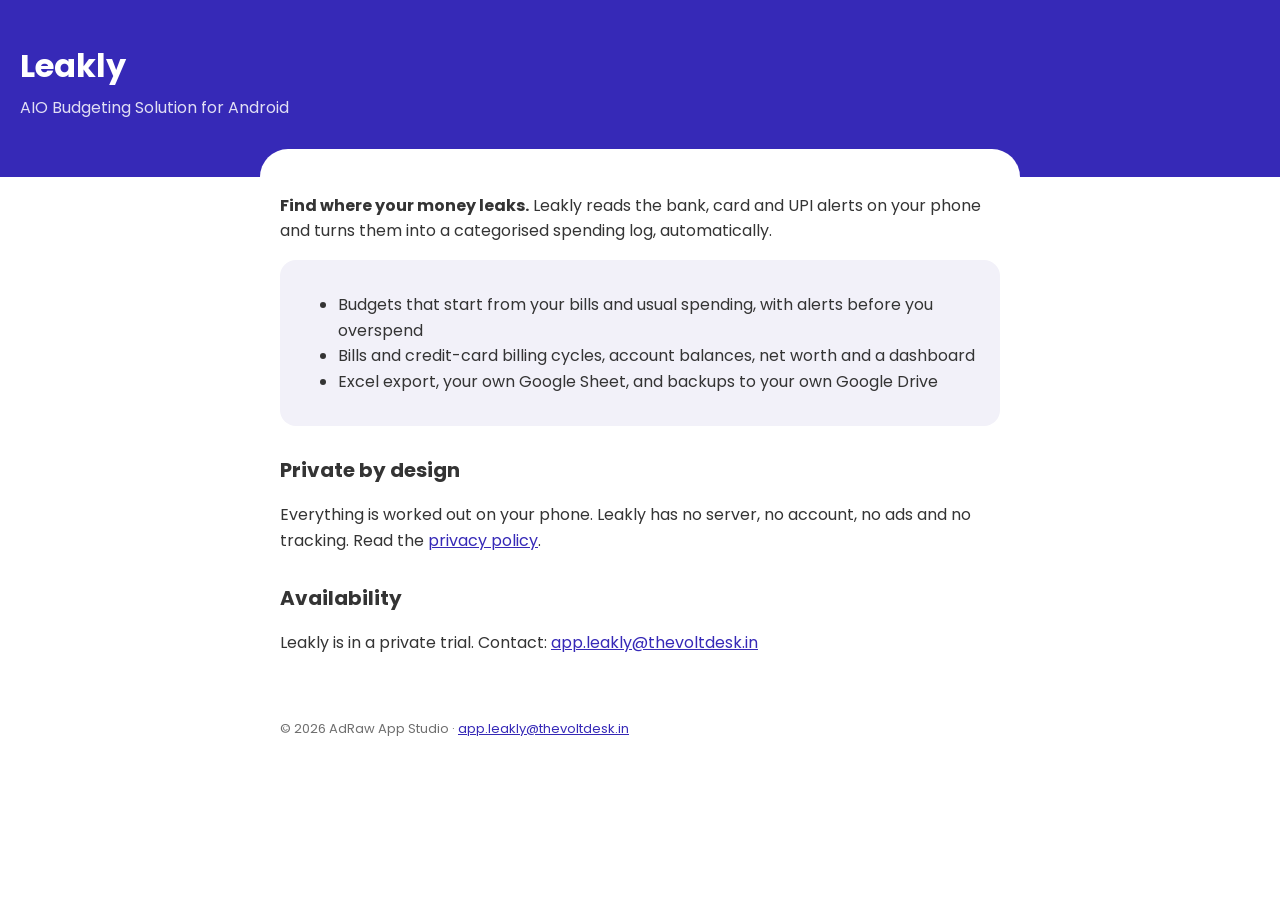
==== index.html @ e61e2075 "Add files via upload" ====
<!doctype html>
<html lang="en"><head><meta charset="utf-8"><meta name="viewport" content="width=device-width,initial-scale=1">
<title>Leakly: AIO Budgeting Solution</title>
<link href="https://fonts.googleapis.com/css2?family=Poppins:wght@400;600&display=swap" rel="stylesheet">
<link rel="stylesheet" href="style.css"></head>
<body>
<header><h1>Leakly</h1><p>AIO Budgeting Solution for Android</p></header>
<main>
<p><strong>Find where your money leaks.</strong> Leakly reads the bank, card and UPI alerts on your phone and turns them into a categorised spending log, automatically.</p>
<div class="card">
<ul>
<li>Budgets that start from your bills and usual spending, with alerts before you overspend</li>
<li>Bills and credit-card billing cycles, account balances, net worth and a dashboard</li>
<li>Excel export, your own Google Sheet, and backups to your own Google Drive</li>
</ul>
</div>
<h2>Private by design</h2>
<p>Everything is worked out on your phone. Leakly has no server, no account, no ads and no tracking. Read the <a href="privacy.html">privacy policy</a>.</p>
<h2>Availability</h2>
<p>Leakly is in a private trial. Contact: <a href="mailto:app.leakly@thevoltdesk.in">app.leakly@thevoltdesk.in</a></p>
</main>
<footer>© 2026 AdRaw App Studio · <a href="mailto:app.leakly@thevoltdesk.in">app.leakly@thevoltdesk.in</a></footer>
</body></html>
---- style.css ----
:root{--p:#3629B7;--ink:#343434;--grey:#6f6f6f;--bg:#fff;--tint:#F2F1F9}
@media (prefers-color-scheme:dark){:root{--ink:#ececec;--grey:#a3a3ad;--bg:#000;--tint:#15151d;--p:#b4aef0}}
*{box-sizing:border-box}body{margin:0;font-family:Poppins,system-ui,sans-serif;color:var(--ink);background:var(--bg);line-height:1.6}
header{background:#3629B7;color:#fff;padding:40px 20px 56px}header h1{margin:0;font-size:32px}header p{margin:4px 0 0;opacity:.85}
main{max-width:760px;margin:-28px auto 0;background:var(--bg);border-radius:28px 28px 0 0;padding:28px 20px 48px}
h2{font-size:20px;margin:28px 0 8px}a{color:var(--p)}.card{background:var(--tint);border-radius:16px;padding:16px 18px;margin:12px 0}
footer{max-width:760px;margin:0 auto;padding:0 20px 32px;color:var(--grey);font-size:13px}
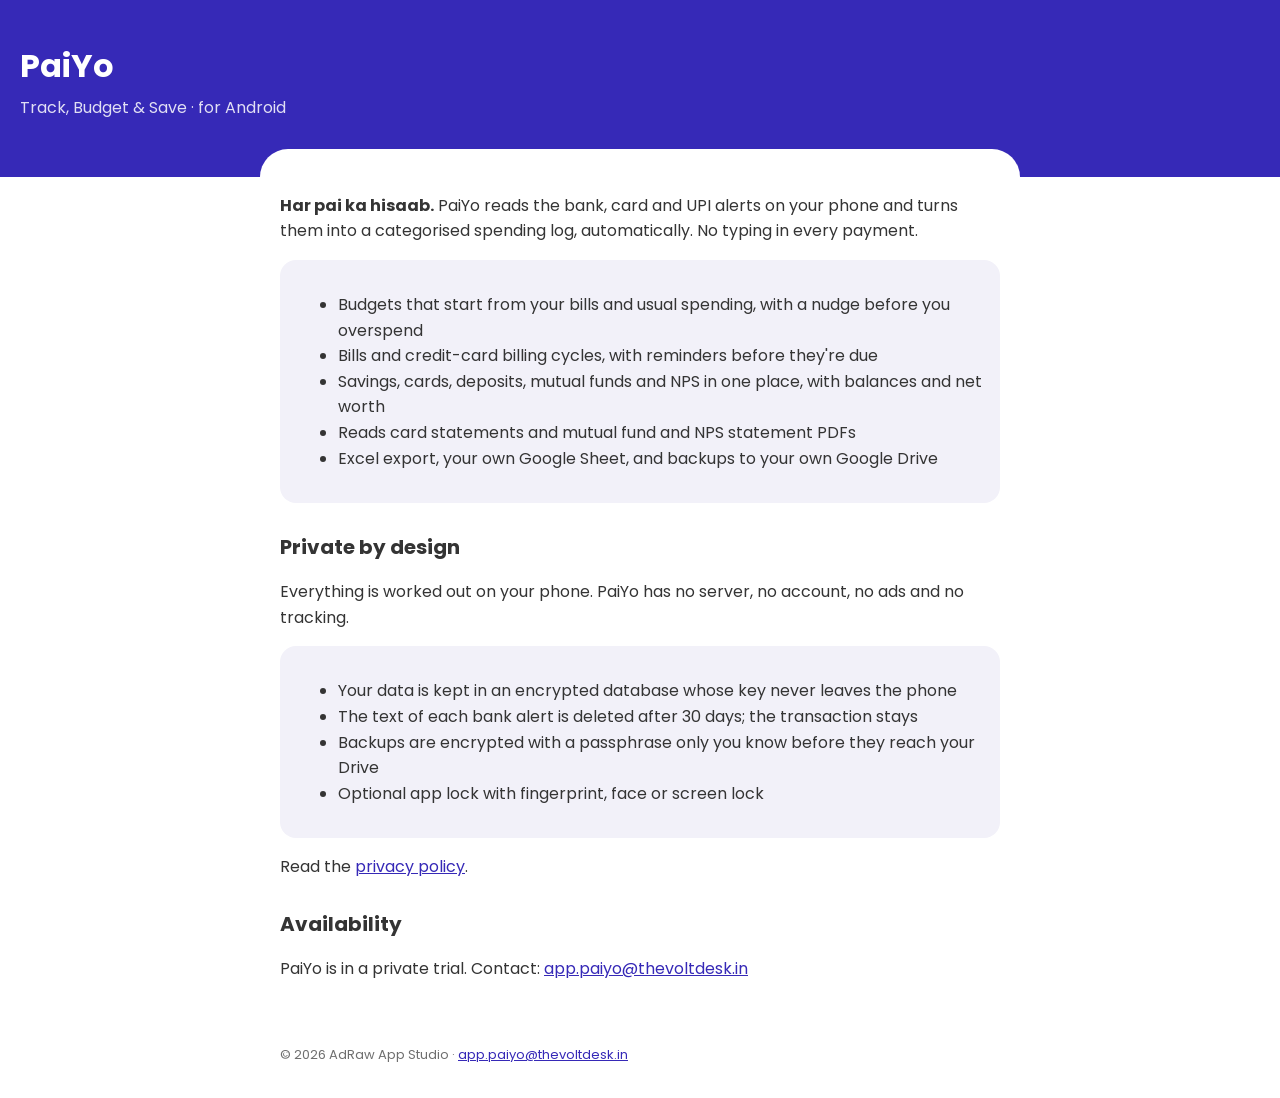
==== commit 5735ac51: "Add files via upload" ====
--- a/index.html
+++ b/index.html
@@ -1,23 +1,37 @@
 <!doctype html>
 <html lang="en"><head><meta charset="utf-8"><meta name="viewport" content="width=device-width,initial-scale=1">
-<title>Leakly: AIO Budgeting Solution</title>
+<title>PaiYo: Track, Budget &amp; Save</title>
+<meta name="description" content="PaiYo reads the bank, card and UPI alerts on your Android phone and turns them into a categorised spending log, budgets, bills and net worth. Everything stays on your phone.">
 <link href="https://fonts.googleapis.com/css2?family=Poppins:wght@400;600&display=swap" rel="stylesheet">
 <link rel="stylesheet" href="style.css"></head>
 <body>
-<header><h1>Leakly</h1><p>AIO Budgeting Solution for Android</p></header>
+<header><h1>PaiYo</h1><p>Track, Budget &amp; Save · for Android</p></header>
 <main>
-<p><strong>Find where your money leaks.</strong> Leakly reads the bank, card and UPI alerts on your phone and turns them into a categorised spending log, automatically.</p>
+<p><strong>Har pai ka hisaab.</strong> PaiYo reads the bank, card and UPI alerts on your phone and turns them into a categorised spending log, automatically. No typing in every payment.</p>
 <div class="card">
 <ul>
-<li>Budgets that start from your bills and usual spending, with alerts before you overspend</li>
-<li>Bills and credit-card billing cycles, account balances, net worth and a dashboard</li>
+<li>Budgets that start from your bills and usual spending, with a nudge before you overspend</li>
+<li>Bills and credit-card billing cycles, with reminders before they're due</li>
+<li>Savings, cards, deposits, mutual funds and NPS in one place, with balances and net worth</li>
+<li>Reads card statements and mutual fund and NPS statement PDFs</li>
 <li>Excel export, your own Google Sheet, and backups to your own Google Drive</li>
 </ul>
 </div>
+
 <h2>Private by design</h2>
-<p>Everything is worked out on your phone. Leakly has no server, no account, no ads and no tracking. Read the <a href="privacy.html">privacy policy</a>.</p>
+<p>Everything is worked out on your phone. PaiYo has no server, no account, no ads and no tracking.</p>
+<div class="card">
+<ul>
+<li>Your data is kept in an encrypted database whose key never leaves the phone</li>
+<li>The text of each bank alert is deleted after 30 days; the transaction stays</li>
+<li>Backups are encrypted with a passphrase only you know before they reach your Drive</li>
+<li>Optional app lock with fingerprint, face or screen lock</li>
+</ul>
+</div>
+<p>Read the <a href="privacy.html">privacy policy</a>.</p>
+
 <h2>Availability</h2>
-<p>Leakly is in a private trial. Contact: <a href="mailto:app.leakly@thevoltdesk.in">app.leakly@thevoltdesk.in</a></p>
+<p>PaiYo is in a private trial. Contact: <a href="mailto:app.paiyo@thevoltdesk.in">app.paiyo@thevoltdesk.in</a></p>
 </main>
-<footer>© 2026 AdRaw App Studio · <a href="mailto:app.leakly@thevoltdesk.in">app.leakly@thevoltdesk.in</a></footer>
+<footer>© 2026 AdRaw App Studio · <a href="mailto:app.paiyo@thevoltdesk.in">app.paiyo@thevoltdesk.in</a></footer>
 </body></html>
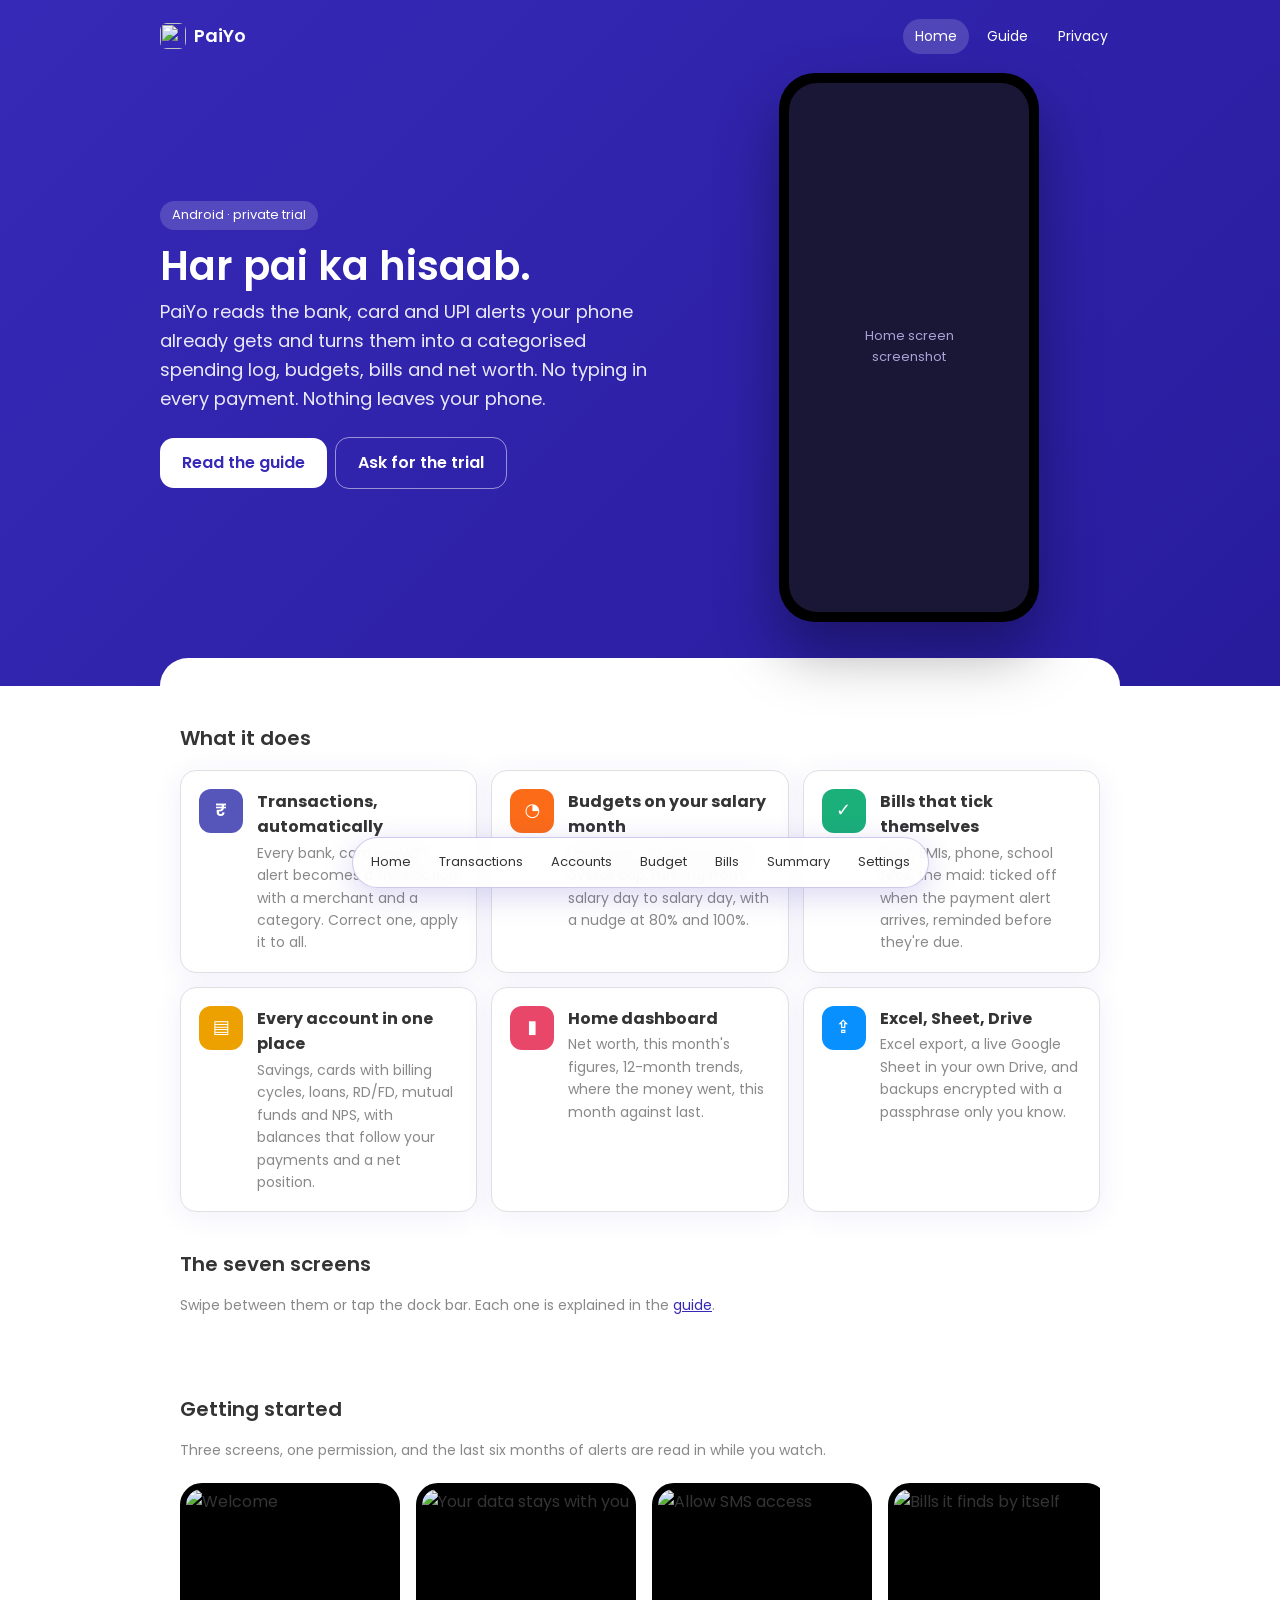
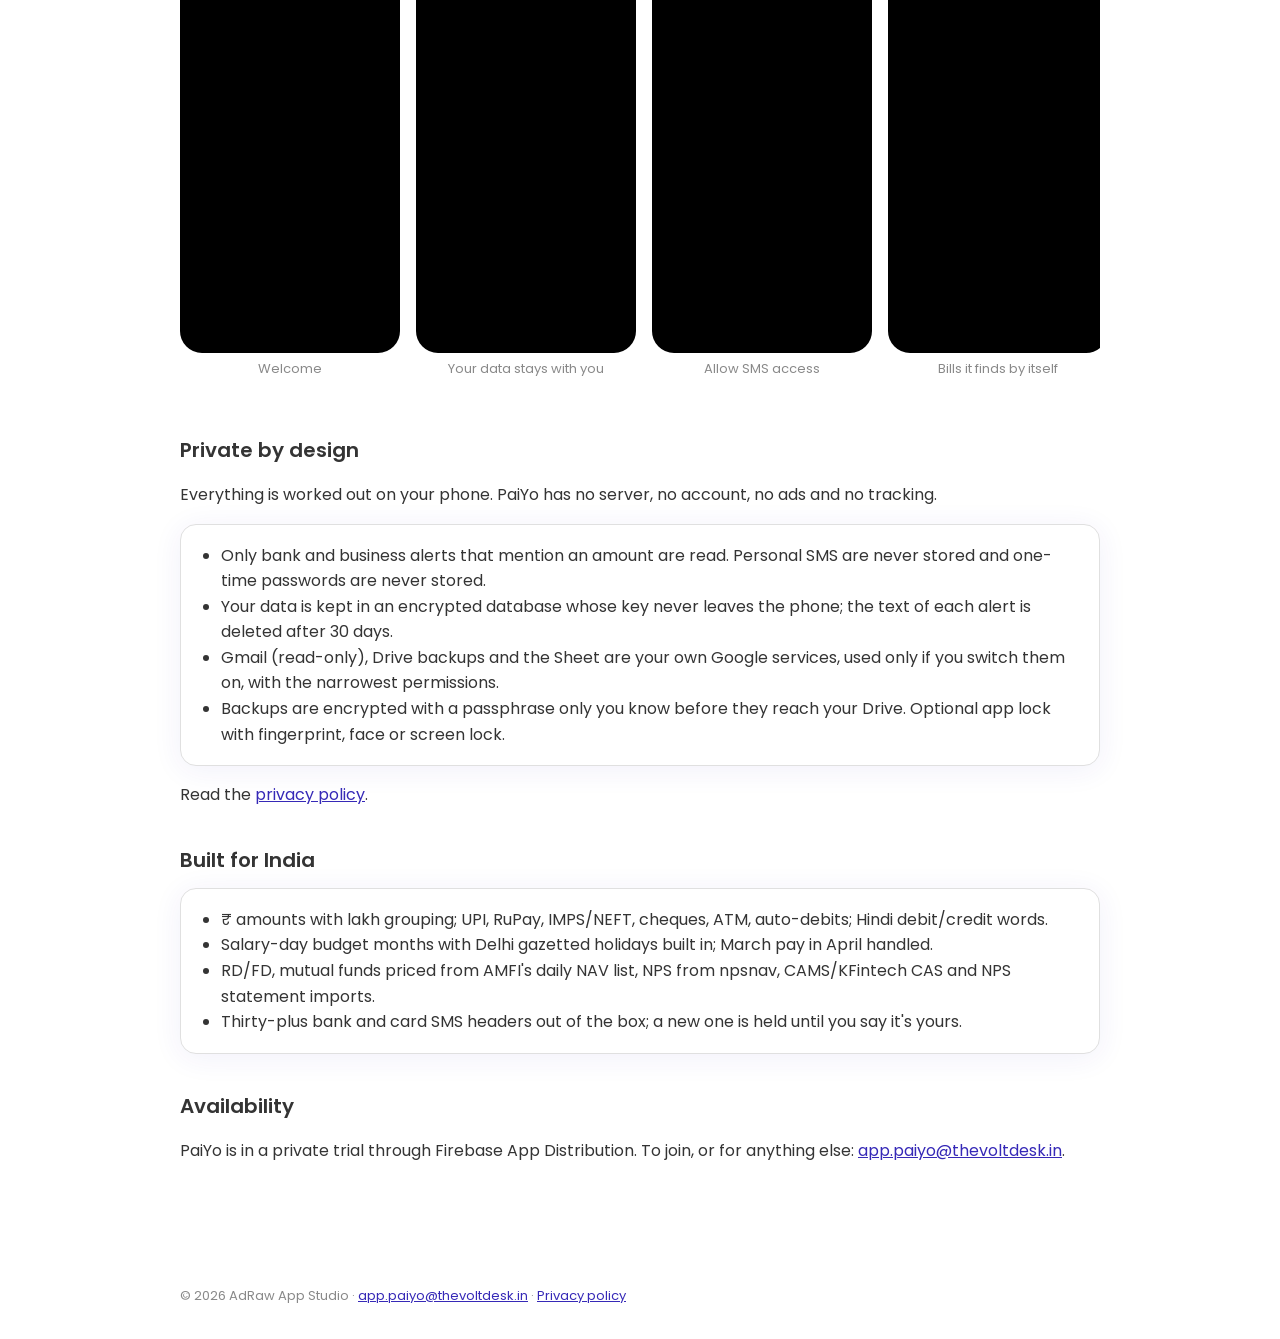
==== commit ac8dce49: "Add files via upload" ====
--- a/index.html
+++ b/index.html
@@ -2,36 +2,73 @@
 <html lang="en"><head><meta charset="utf-8"><meta name="viewport" content="width=device-width,initial-scale=1">
 <title>PaiYo: Track, Budget &amp; Save</title>
 <meta name="description" content="PaiYo reads the bank, card and UPI alerts on your Android phone and turns them into a categorised spending log, budgets, bills and net worth. Everything stays on your phone.">
+<meta name="theme-color" content="#3629B7">
 <link href="https://fonts.googleapis.com/css2?family=Poppins:wght@400;600&display=swap" rel="stylesheet">
-<link rel="stylesheet" href="style.css"></head>
+<link rel="icon" href="img/icon-32.png"><link rel="apple-touch-icon" href="img/icon-192.png"><link rel="stylesheet" href="style.css"></head>
 <body>
-<header><h1>PaiYo</h1><p>Track, Budget &amp; Save · for Android</p></header>
-<main>
-<p><strong>Har pai ka hisaab.</strong> PaiYo reads the bank, card and UPI alerts on your phone and turns them into a categorised spending log, automatically. No typing in every payment.</p>
-<div class="card">
-<ul>
-<li>Budgets that start from your bills and usual spending, with a nudge before you overspend</li>
-<li>Bills and credit-card billing cycles, with reminders before they're due</li>
-<li>Savings, cards, deposits, mutual funds and NPS in one place, with balances and net worth</li>
-<li>Reads card statements and mutual fund and NPS statement PDFs</li>
-<li>Excel export, your own Google Sheet, and backups to your own Google Drive</li>
-</ul>
+<header class="band">
+<nav class="top"><a class="brand" href="index.html"><img class="coin" src="img/icon-192.png" alt="">PaiYo</a><a href="index.html" class="on">Home</a><a href="guide.html">Guide</a><a href="privacy.html">Privacy</a></nav>
+<div class="hero">
+<div>
+<span class="tag">Android · private trial</span>
+<h1>Har pai ka hisaab.</h1>
+<p class="lead">PaiYo reads the bank, card and UPI alerts your phone already gets and turns them into a categorised spending log, budgets, bills and net worth. No typing in every payment. Nothing leaves your phone.</p>
+<a class="btn" href="guide.html">Read the guide</a><a class="btn ghost" href="mailto:app.paiyo@thevoltdesk.in">Ask for the trial</a>
 </div>
+<div class="phone"><img src="img/home.png" alt="PaiYo Home screen" onerror="this.outerHTML='<div class=blank>Home screen<br>screenshot</div>'"></div>
+</div>
+</header>
+
+<main class="sheet">
+<h2>What it does</h2>
+<div class="tiles">
+<div class="tile"><div class="ic i1">₹</div><div><b>Transactions, automatically</b><p>Every bank, card and UPI alert becomes a transaction with a merchant and a category. Correct one, apply it to all.</p></div></div>
+<div class="tile"><div class="ic i2">◔</div><div><b>Budgets on your salary month</b><p>Limits per category and an overall cap, running from salary day to salary day, with a nudge at 80% and 100%.</p></div></div>
+<div class="tile"><div class="ic i3">✓</div><div><b>Bills that tick themselves</b><p>Rent, EMIs, phone, school fees, the maid: ticked off when the payment alert arrives, reminded before they're due.</p></div></div>
+<div class="tile"><div class="ic i4">▤</div><div><b>Every account in one place</b><p>Savings, cards with billing cycles, loans, RD/FD, mutual funds and NPS, with balances that follow your payments and a net position.</p></div></div>
+<div class="tile"><div class="ic i5">▮</div><div><b>Home dashboard</b><p>Net worth, this month's figures, 12-month trends, where the money went, this month against last.</p></div></div>
+<div class="tile"><div class="ic i6">⇪</div><div><b>Excel, Sheet, Drive</b><p>Excel export, a live Google Sheet in your own Drive, and backups encrypted with a passphrase only you know.</p></div></div>
+</div>
+
+<h2>The seven screens</h2>
+<p class="muted">Swipe between them or tap the dock bar. Each one is explained in the <a href="guide.html#3-the-seven-screens">guide</a>.</p>
+<div class="shots">
+<figure><img src="img/home.png" alt="Home" loading="lazy" onerror="this.parentNode.classList.add('missing')"><figcaption><a href="guide.html#home">Home</a></figcaption></figure>
+<figure><img src="img/transactions.png" alt="Transactions" loading="lazy" onerror="this.parentNode.classList.add('missing')"><figcaption><a href="guide.html#transactions">Transactions</a></figcaption></figure>
+<figure><img src="img/accounts.png" alt="Accounts" loading="lazy" onerror="this.parentNode.classList.add('missing')"><figcaption><a href="guide.html#accounts">Accounts</a></figcaption></figure>
+<figure><img src="img/card.png" alt="Credit card statement" loading="lazy" onerror="this.parentNode.classList.add('missing')"><figcaption><a href="guide.html#accounts">Card statement</a></figcaption></figure>
+<figure><img src="img/budget.png" alt="Budget" loading="lazy" onerror="this.parentNode.classList.add('missing')"><figcaption><a href="guide.html#budget">Budget</a></figcaption></figure>
+<figure><img src="img/bills.png" alt="Bills" loading="lazy" onerror="this.parentNode.classList.add('missing')"><figcaption><a href="guide.html#bills">Bills</a></figcaption></figure>
+<figure><img src="img/summary.png" alt="Summary" loading="lazy" onerror="this.parentNode.classList.add('missing')"><figcaption><a href="guide.html#summary">Summary</a></figcaption></figure>
+<figure><img src="img/settings.png" alt="Settings" loading="lazy" onerror="this.parentNode.classList.add('missing')"><figcaption><a href="guide.html#settings">Settings</a></figcaption></figure>
+</div>
+
+<h2>Getting started</h2>
+<p class="muted">Three screens, one permission, and the last six months of alerts are read in while you watch.</p>
+<div class="shots"><figure><img src="img/welcome.png" alt="Welcome" loading="lazy"><figcaption>Welcome</figcaption></figure><figure><img src="img/privacy.png" alt="Your data stays with you" loading="lazy"><figcaption>Your data stays with you</figcaption></figure><figure><img src="img/sms-access.png" alt="Allow SMS access" loading="lazy"><figcaption>Allow SMS access</figcaption></figure><figure><img src="img/bills-recurring.png" alt="Bills it finds by itself" loading="lazy"><figcaption>Bills it finds by itself</figcaption></figure><figure><img src="img/home-charts-1.png" alt="Where it went" loading="lazy"><figcaption>Where it went</figcaption></figure></div>
 
 <h2>Private by design</h2>
 <p>Everything is worked out on your phone. PaiYo has no server, no account, no ads and no tracking.</p>
-<div class="card">
-<ul>
-<li>Your data is kept in an encrypted database whose key never leaves the phone</li>
-<li>The text of each bank alert is deleted after 30 days; the transaction stays</li>
-<li>Backups are encrypted with a passphrase only you know before they reach your Drive</li>
-<li>Optional app lock with fingerprint, face or screen lock</li>
-</ul>
-</div>
+<div class="card"><ul>
+<li>Only bank and business alerts that mention an amount are read. Personal SMS are never stored and one-time passwords are never stored.</li>
+<li>Your data is kept in an encrypted database whose key never leaves the phone; the text of each alert is deleted after 30 days.</li>
+<li>Gmail (read-only), Drive backups and the Sheet are your own Google services, used only if you switch them on, with the narrowest permissions.</li>
+<li>Backups are encrypted with a passphrase only you know before they reach your Drive. Optional app lock with fingerprint, face or screen lock.</li>
+</ul></div>
 <p>Read the <a href="privacy.html">privacy policy</a>.</p>
 
+<h2>Built for India</h2>
+<div class="card"><ul>
+<li>₹ amounts with lakh grouping; UPI, RuPay, IMPS/NEFT, cheques, ATM, auto-debits; Hindi debit/credit words.</li>
+<li>Salary-day budget months with Delhi gazetted holidays built in; March pay in April handled.</li>
+<li>RD/FD, mutual funds priced from AMFI's daily NAV list, NPS from npsnav, CAMS/KFintech CAS and NPS statement imports.</li>
+<li>Thirty-plus bank and card SMS headers out of the box; a new one is held until you say it's yours.</li>
+</ul></div>
+
 <h2>Availability</h2>
-<p>PaiYo is in a private trial. Contact: <a href="mailto:app.paiyo@thevoltdesk.in">app.paiyo@thevoltdesk.in</a></p>
+<p>PaiYo is in a private trial through Firebase App Distribution. To join, or for anything else: <a href="mailto:app.paiyo@thevoltdesk.in">app.paiyo@thevoltdesk.in</a>.</p>
+
+<nav class="dock"><a href="guide.html#home">Home</a><a href="guide.html#transactions">Transactions</a><a href="guide.html#accounts">Accounts</a><a href="guide.html#budget">Budget</a><a href="guide.html#bills">Bills</a><a href="guide.html#summary">Summary</a><a href="guide.html#settings">Settings</a></nav>
 </main>
-<footer>© 2026 AdRaw App Studio · <a href="mailto:app.paiyo@thevoltdesk.in">app.paiyo@thevoltdesk.in</a></footer>
+<footer>© 2026 AdRaw App Studio · <a href="mailto:app.paiyo@thevoltdesk.in">app.paiyo@thevoltdesk.in</a> · <a href="privacy.html">Privacy policy</a></footer>
 </body></html>
--- a/style.css
+++ b/style.css
@@ -1,7 +1,83 @@
-:root{--p:#3629B7;--ink:#343434;--grey:#6f6f6f;--bg:#fff;--tint:#F2F1F9}
-@media (prefers-color-scheme:dark){:root{--ink:#ececec;--grey:#a3a3ad;--bg:#000;--tint:#15151d;--p:#b4aef0}}
-*{box-sizing:border-box}body{margin:0;font-family:Poppins,system-ui,sans-serif;color:var(--ink);background:var(--bg);line-height:1.6}
-header{background:#3629B7;color:#fff;padding:40px 20px 56px}header h1{margin:0;font-size:32px}header p{margin:4px 0 0;opacity:.85}
-main{max-width:760px;margin:-28px auto 0;background:var(--bg);border-radius:28px 28px 0 0;padding:28px 20px 48px}
-h2{font-size:20px;margin:28px 0 8px}a{color:var(--p)}.card{background:var(--tint);border-radius:16px;padding:16px 18px;margin:12px 0}
-footer{max-width:760px;margin:0 auto;padding:0 20px 32px;color:var(--grey);font-size:13px}
+/* PaiYo site — follows the app's look: indigo band, white sheet with a 28px rounded top,
+   16px cards with a soft indigo shadow, Poppins. Dark = true black with lifted indigo. */
+:root{--p:#3629B7;--deep:#281C9D;--p2:#5655B9;--p3:#A8A3D7;--tint:#F2F1F9;--ink:#343434;--grey:#898989;--line:#E0E0E0;
+  --bg:#fff;--card:#fff;--shadow:0 4px 30px rgba(54,41,183,.07);--red:#FF4267;--blue:#0890FE;--yellow:#FFAF2A;--green:#52D5BA;--orange:#FB6B18;--gold:#FFB325}
+@media (prefers-color-scheme:dark){:root{--ink:#ececec;--grey:#a3a3ad;--line:#2a2a33;--bg:#000;--card:#131320;--tint:#15151d;--p:#B4AEF0;--p2:#8D84F0;--shadow:0 4px 30px rgba(0,0,0,.5)}}
+*{box-sizing:border-box}
+html{scroll-behavior:smooth}
+body{margin:0;font-family:Poppins,system-ui,sans-serif;color:var(--ink);background:var(--bg);line-height:1.6;font-size:16px}
+a{color:var(--p)}
+img{max-width:100%}
+
+/* header band */
+.band{background:linear-gradient(135deg,#3629B7,#281C9D);color:#fff;padding:16px 20px 64px}
+@media (prefers-color-scheme:dark){.band{background:linear-gradient(135deg,#16123A,#0c0a22)}}
+.band h1{margin:20px 0 4px;font-size:32px;font-weight:600;line-height:1.2}
+.band p{margin:0;opacity:.85;max-width:640px}
+.top{display:flex;align-items:center;gap:6px;max-width:960px;margin:0 auto;flex-wrap:wrap}
+.top a{color:#fff;text-decoration:none;padding:6px 12px;border-radius:999px;font-size:14px}
+.top a.on,.top a:hover{background:rgba(255,255,255,.16)}
+.top .brand{font-weight:600;font-size:18px;margin-right:auto;display:flex;align-items:center;gap:8px;padding-left:0}
+.band>h1,.band>p,.hero{max-width:960px;margin-left:auto;margin-right:auto}
+.coin{width:26px;height:26px;border-radius:7px;display:inline-block}
+
+/* white sheet */
+.sheet{max-width:960px;margin:-28px auto 0;background:var(--bg);border-radius:28px 28px 0 0;padding:28px 20px 48px}
+h2{font-size:20px;font-weight:600;margin:36px 0 10px}
+h3{font-size:16px;font-weight:600;margin:28px 0 8px;color:var(--p)}
+h4{font-size:15px;margin:20px 0 6px}
+.card{background:var(--card);border-radius:16px;padding:18px 20px;margin:12px 0;box-shadow:var(--shadow);border:1px solid var(--line)}
+.card ul{margin:0;padding-left:20px}
+.muted{color:var(--grey);font-size:14px}
+
+/* hero */
+.hero{display:grid;grid-template-columns:1.2fr 1fr;gap:32px;align-items:center;padding-top:16px}
+.hero .tag{display:inline-block;background:rgba(255,255,255,.16);border-radius:999px;padding:4px 12px;font-size:13px;margin-bottom:12px}
+.hero h1{font-size:40px;margin:0 0 8px}
+.hero .lead{font-size:18px;opacity:.9;margin-bottom:20px}
+.btn{display:inline-block;background:#fff;color:#3629B7;font-weight:600;padding:12px 22px;border-radius:14px;text-decoration:none;margin:4px 8px 4px 0}
+.btn.ghost{background:transparent;color:#fff;border:1px solid rgba(255,255,255,.5)}
+.phone{justify-self:center;width:260px;aspect-ratio:9/19;border-radius:36px;background:#000;padding:10px;box-shadow:0 30px 60px rgba(0,0,0,.35)}
+.phone img,.phone .blank{width:100%;height:100%;object-fit:cover;object-position:top;border-radius:28px;display:block;background:#1a1636}
+.phone .blank{display:flex;align-items:center;justify-content:center;color:#a8a3d7;font-size:13px;text-align:center;padding:20px}
+@media (max-width:720px){.hero{grid-template-columns:1fr}.hero h1{font-size:32px}.phone{width:200px}}
+
+/* feature tiles (category-tile look) */
+.tiles{display:grid;grid-template-columns:repeat(auto-fit,minmax(260px,1fr));gap:14px;margin:16px 0}
+.tile{background:var(--card);border-radius:16px;padding:18px;box-shadow:var(--shadow);border:1px solid var(--line);display:flex;gap:14px}
+.tile .ic{flex:none;width:44px;height:44px;border-radius:12px;display:flex;align-items:center;justify-content:center;color:#fff;font-weight:600;font-size:18px}
+.tile b{display:block;margin-bottom:2px}
+.tile p{margin:0;font-size:14px;color:var(--grey)}
+.ic.i1{background:var(--p2)}.ic.i2{background:var(--orange)}.ic.i3{background:#1BAF7A}.ic.i4{background:#EDA100}.ic.i5{background:#E8476A}.ic.i6{background:var(--blue)}.ic.i7{background:#343434}
+
+/* screenshots */
+.shots{display:flex;gap:16px;overflow-x:auto;padding:8px 2px 18px;scroll-snap-type:x mandatory}
+.shots figure,.shot{margin:0;scroll-snap-align:start;flex:none}
+.shots img,.shot img{width:220px;height:470px;object-fit:cover;object-position:top;border-radius:22px;border:6px solid #000;background:#000;display:block}
+.shotpair{float:right;clear:right;display:flex;gap:14px;margin:0 0 12px 20px}
+.shot{margin:0;width:200px}
+.guide h3,.guide h2,.guide .shots{clear:both}
+.shot img{width:200px;height:430px}
+figcaption{font-size:13px;color:var(--grey);text-align:center;margin-top:6px}
+.shot.missing,.shots figure.missing{display:none}
+@media (max-width:720px){.shotpair{float:none;overflow-x:auto;margin:0 0 12px}.shot{flex:none}}
+
+/* dock-style page nav */
+.dock{position:sticky;bottom:12px;margin:24px auto 0;width:max-content;max-width:calc(100% - 24px);display:flex;gap:4px;padding:6px;border-radius:999px;
+  background:rgba(255,255,255,.86);backdrop-filter:blur(12px);border:1px solid rgba(54,41,183,.25);box-shadow:0 8px 30px rgba(54,41,183,.18);overflow-x:auto}
+@media (prefers-color-scheme:dark){.dock{background:rgba(22,18,58,.86);border-color:rgba(180,174,240,.3)}}
+.dock a{text-decoration:none;color:var(--ink);font-size:13px;padding:8px 12px;border-radius:999px;white-space:nowrap;transition:transform .15s}
+.dock a:hover{background:var(--tint);transform:scale(1.08)}
+
+/* guide typography */
+.guide table{border-collapse:collapse;width:100%;font-size:14px;margin:12px 0;display:block;overflow-x:auto}
+.guide th,.guide td{border:1px solid var(--line);padding:8px 10px;vertical-align:top;text-align:left}
+.guide th{background:var(--tint)}
+.guide code{background:var(--tint);padding:1px 5px;border-radius:6px;font-size:.9em}
+.guide hr{border:0;border-top:1px solid var(--line);margin:32px 0}
+.guide ol,.guide ul{padding-left:22px}
+.guide li{margin:4px 0}
+.guide p em{color:var(--ink)}
+.guide .toc,.guide>ol:first-of-type{background:var(--tint);border-radius:16px;padding:16px 16px 16px 36px}
+
+footer{max-width:960px;margin:0 auto;padding:0 20px 32px;color:var(--grey);font-size:13px}
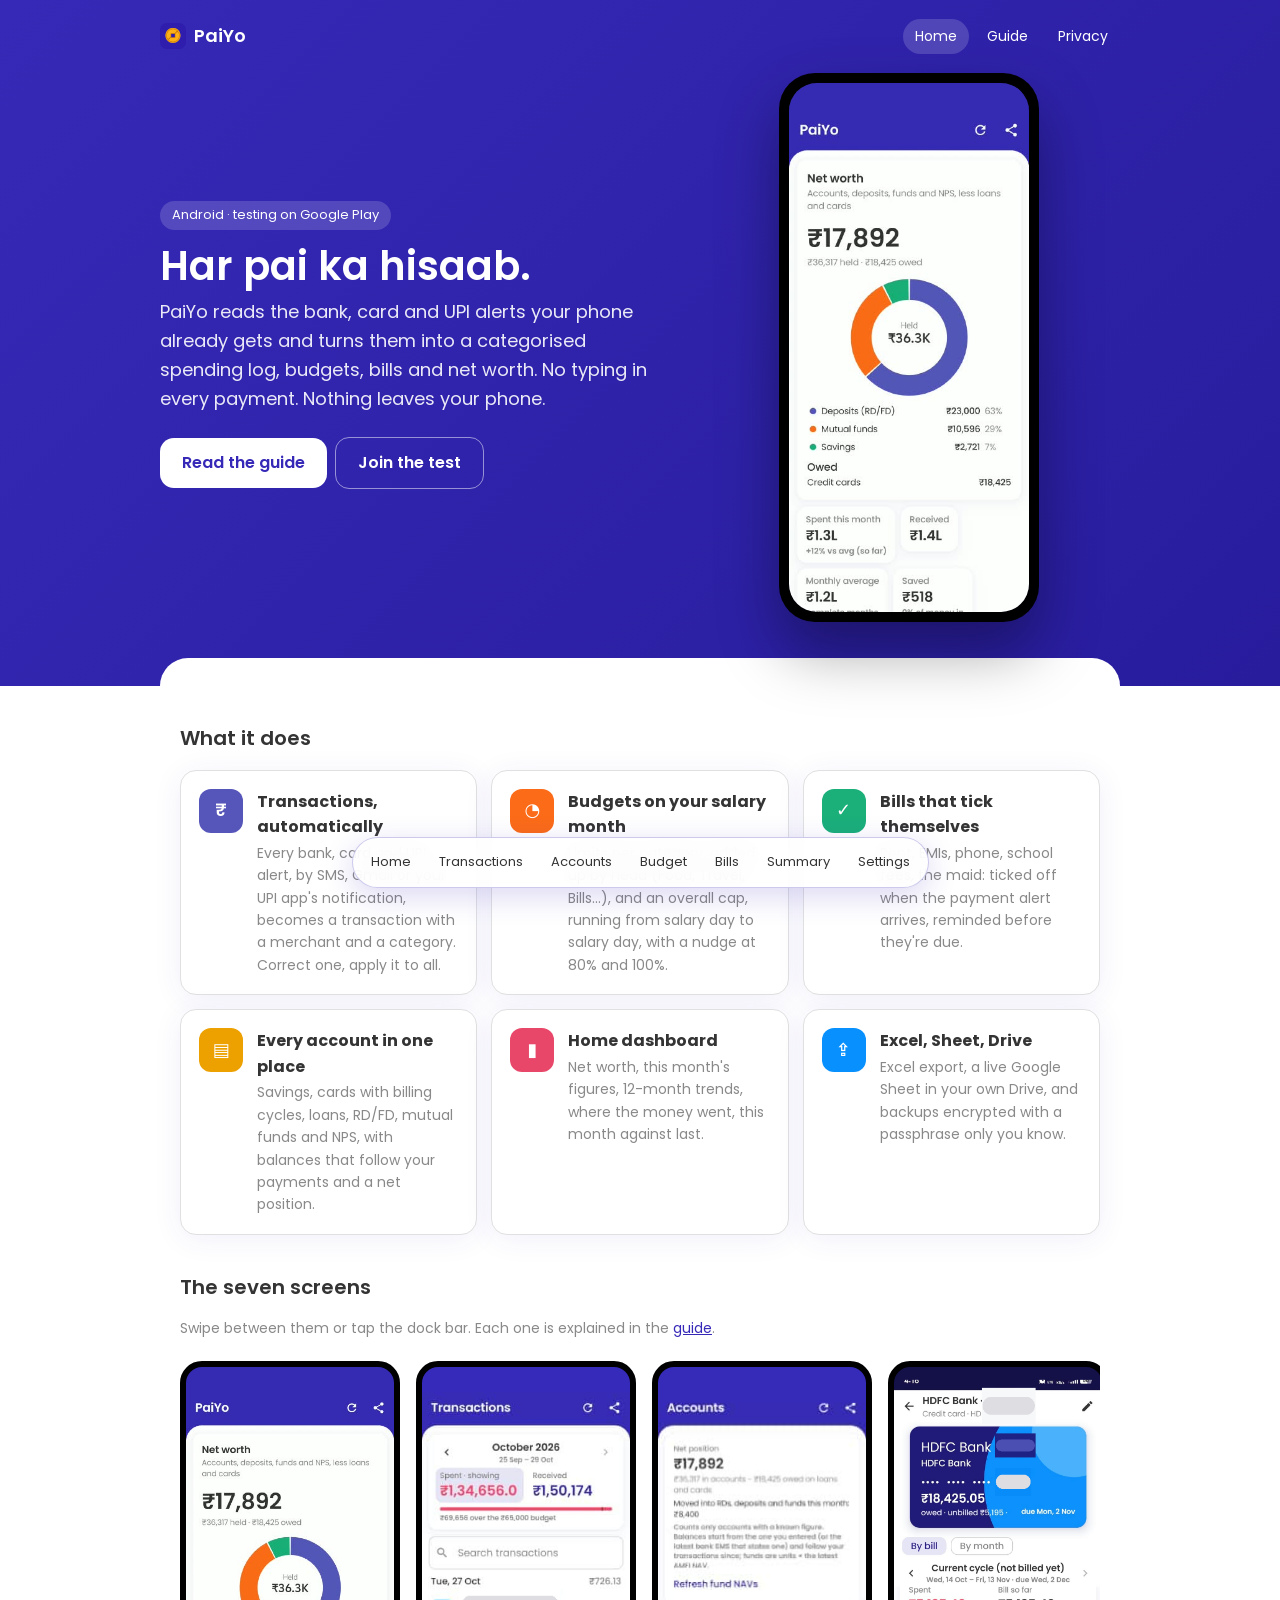
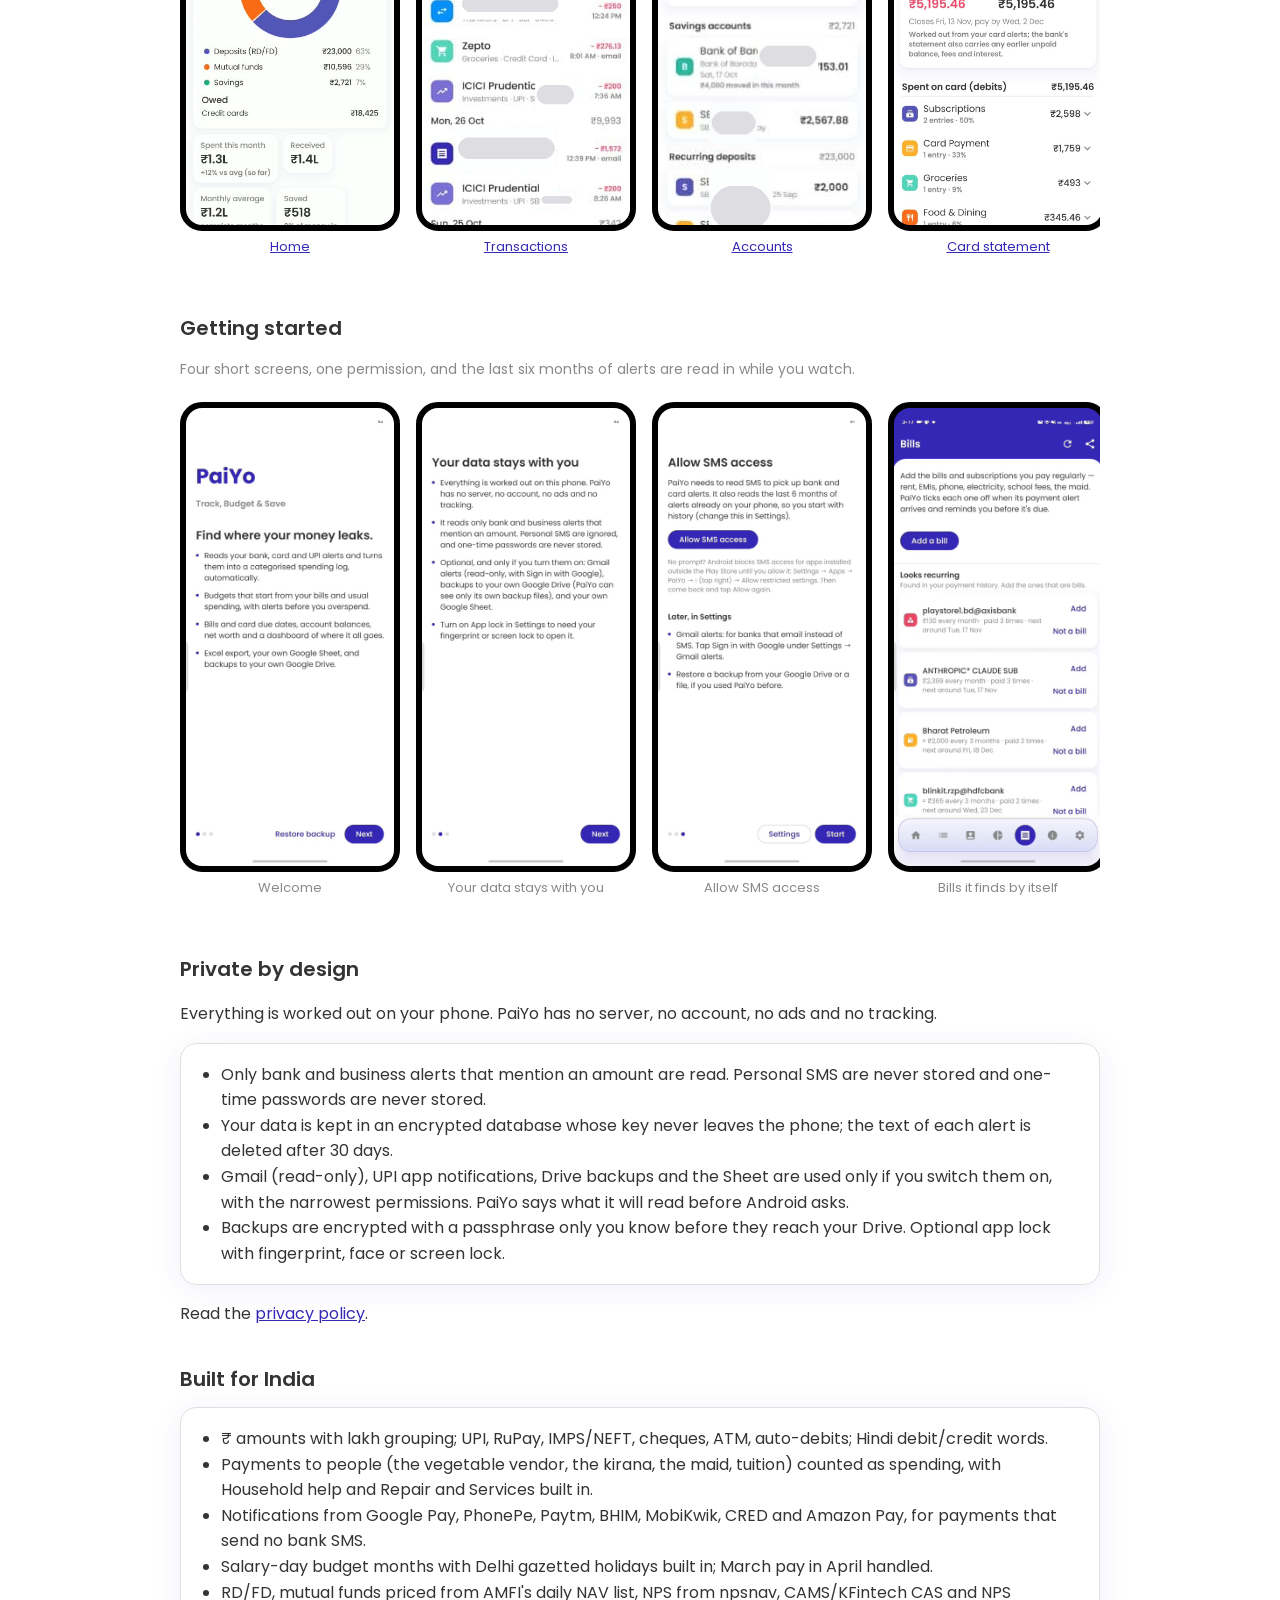
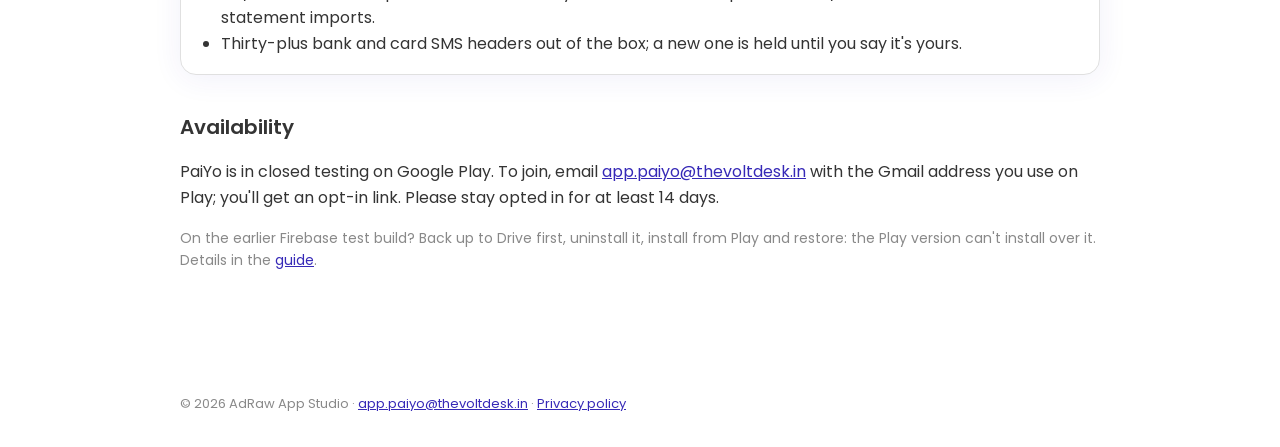
==== commit 86aefd60: "Add files via upload" ====
--- a/index.html
+++ b/index.html
@@ -10,10 +10,10 @@
 <nav class="top"><a class="brand" href="index.html"><img class="coin" src="img/icon-192.png" alt="">PaiYo</a><a href="index.html" class="on">Home</a><a href="guide.html">Guide</a><a href="privacy.html">Privacy</a></nav>
 <div class="hero">
 <div>
-<span class="tag">Android · private trial</span>
+<span class="tag">Android · testing on Google Play</span>
 <h1>Har pai ka hisaab.</h1>
 <p class="lead">PaiYo reads the bank, card and UPI alerts your phone already gets and turns them into a categorised spending log, budgets, bills and net worth. No typing in every payment. Nothing leaves your phone.</p>
-<a class="btn" href="guide.html">Read the guide</a><a class="btn ghost" href="mailto:app.paiyo@thevoltdesk.in">Ask for the trial</a>
+<a class="btn" href="guide.html">Read the guide</a><a class="btn ghost" href="mailto:app.paiyo@thevoltdesk.in?subject=Join%20the%20PaiYo%20test">Join the test</a>
 </div>
 <div class="phone"><img src="img/home.png" alt="PaiYo Home screen" onerror="this.outerHTML='<div class=blank>Home screen<br>screenshot</div>'"></div>
 </div>
@@ -22,8 +22,8 @@
 <main class="sheet">
 <h2>What it does</h2>
 <div class="tiles">
-<div class="tile"><div class="ic i1">₹</div><div><b>Transactions, automatically</b><p>Every bank, card and UPI alert becomes a transaction with a merchant and a category. Correct one, apply it to all.</p></div></div>
-<div class="tile"><div class="ic i2">◔</div><div><b>Budgets on your salary month</b><p>Limits per category and an overall cap, running from salary day to salary day, with a nudge at 80% and 100%.</p></div></div>
+<div class="tile"><div class="ic i1">₹</div><div><b>Transactions, automatically</b><p>Every bank, card and UPI alert, by SMS, Gmail or your UPI app's notification, becomes a transaction with a merchant and a category. Correct one, apply it to all.</p></div></div>
+<div class="tile"><div class="ic i2">◔</div><div><b>Budgets on your salary month</b><p>Limits per category, added up by head (Food, Travel, Bills…), and an overall cap, running from salary day to salary day, with a nudge at 80% and 100%.</p></div></div>
 <div class="tile"><div class="ic i3">✓</div><div><b>Bills that tick themselves</b><p>Rent, EMIs, phone, school fees, the maid: ticked off when the payment alert arrives, reminded before they're due.</p></div></div>
 <div class="tile"><div class="ic i4">▤</div><div><b>Every account in one place</b><p>Savings, cards with billing cycles, loans, RD/FD, mutual funds and NPS, with balances that follow your payments and a net position.</p></div></div>
 <div class="tile"><div class="ic i5">▮</div><div><b>Home dashboard</b><p>Net worth, this month's figures, 12-month trends, where the money went, this month against last.</p></div></div>
@@ -44,7 +44,7 @@
 </div>
 
 <h2>Getting started</h2>
-<p class="muted">Three screens, one permission, and the last six months of alerts are read in while you watch.</p>
+<p class="muted">Four short screens, one permission, and the last six months of alerts are read in while you watch.</p>
 <div class="shots"><figure><img src="img/welcome.png" alt="Welcome" loading="lazy"><figcaption>Welcome</figcaption></figure><figure><img src="img/privacy.png" alt="Your data stays with you" loading="lazy"><figcaption>Your data stays with you</figcaption></figure><figure><img src="img/sms-access.png" alt="Allow SMS access" loading="lazy"><figcaption>Allow SMS access</figcaption></figure><figure><img src="img/bills-recurring.png" alt="Bills it finds by itself" loading="lazy"><figcaption>Bills it finds by itself</figcaption></figure><figure><img src="img/home-charts-1.png" alt="Where it went" loading="lazy"><figcaption>Where it went</figcaption></figure></div>
 
 <h2>Private by design</h2>
@@ -52,7 +52,7 @@
 <div class="card"><ul>
 <li>Only bank and business alerts that mention an amount are read. Personal SMS are never stored and one-time passwords are never stored.</li>
 <li>Your data is kept in an encrypted database whose key never leaves the phone; the text of each alert is deleted after 30 days.</li>
-<li>Gmail (read-only), Drive backups and the Sheet are your own Google services, used only if you switch them on, with the narrowest permissions.</li>
+<li>Gmail (read-only), UPI app notifications, Drive backups and the Sheet are used only if you switch them on, with the narrowest permissions. PaiYo says what it will read before Android asks.</li>
 <li>Backups are encrypted with a passphrase only you know before they reach your Drive. Optional app lock with fingerprint, face or screen lock.</li>
 </ul></div>
 <p>Read the <a href="privacy.html">privacy policy</a>.</p>
@@ -60,13 +60,16 @@
 <h2>Built for India</h2>
 <div class="card"><ul>
 <li>₹ amounts with lakh grouping; UPI, RuPay, IMPS/NEFT, cheques, ATM, auto-debits; Hindi debit/credit words.</li>
+<li>Payments to people (the vegetable vendor, the kirana, the maid, tuition) counted as spending, with Household help and Repair and Services built in.</li>
+<li>Notifications from Google Pay, PhonePe, Paytm, BHIM, MobiKwik, CRED and Amazon Pay, for payments that send no bank SMS.</li>
 <li>Salary-day budget months with Delhi gazetted holidays built in; March pay in April handled.</li>
 <li>RD/FD, mutual funds priced from AMFI's daily NAV list, NPS from npsnav, CAMS/KFintech CAS and NPS statement imports.</li>
 <li>Thirty-plus bank and card SMS headers out of the box; a new one is held until you say it's yours.</li>
 </ul></div>
 
 <h2>Availability</h2>
-<p>PaiYo is in a private trial through Firebase App Distribution. To join, or for anything else: <a href="mailto:app.paiyo@thevoltdesk.in">app.paiyo@thevoltdesk.in</a>.</p>
+<p>PaiYo is in closed testing on Google Play. To join, email <a href="mailto:app.paiyo@thevoltdesk.in?subject=Join%20the%20PaiYo%20test">app.paiyo@thevoltdesk.in</a> with the Gmail address you use on Play; you'll get an opt-in link. Please stay opted in for at least 14 days.</p>
+<p class="muted">On the earlier Firebase test build? Back up to Drive first, uninstall it, install from Play and restore: the Play version can't install over it. Details in the <a href="guide.html#installing">guide</a>.</p>
 
 <nav class="dock"><a href="guide.html#home">Home</a><a href="guide.html#transactions">Transactions</a><a href="guide.html#accounts">Accounts</a><a href="guide.html#budget">Budget</a><a href="guide.html#bills">Bills</a><a href="guide.html#summary">Summary</a><a href="guide.html#settings">Settings</a></nav>
 </main>
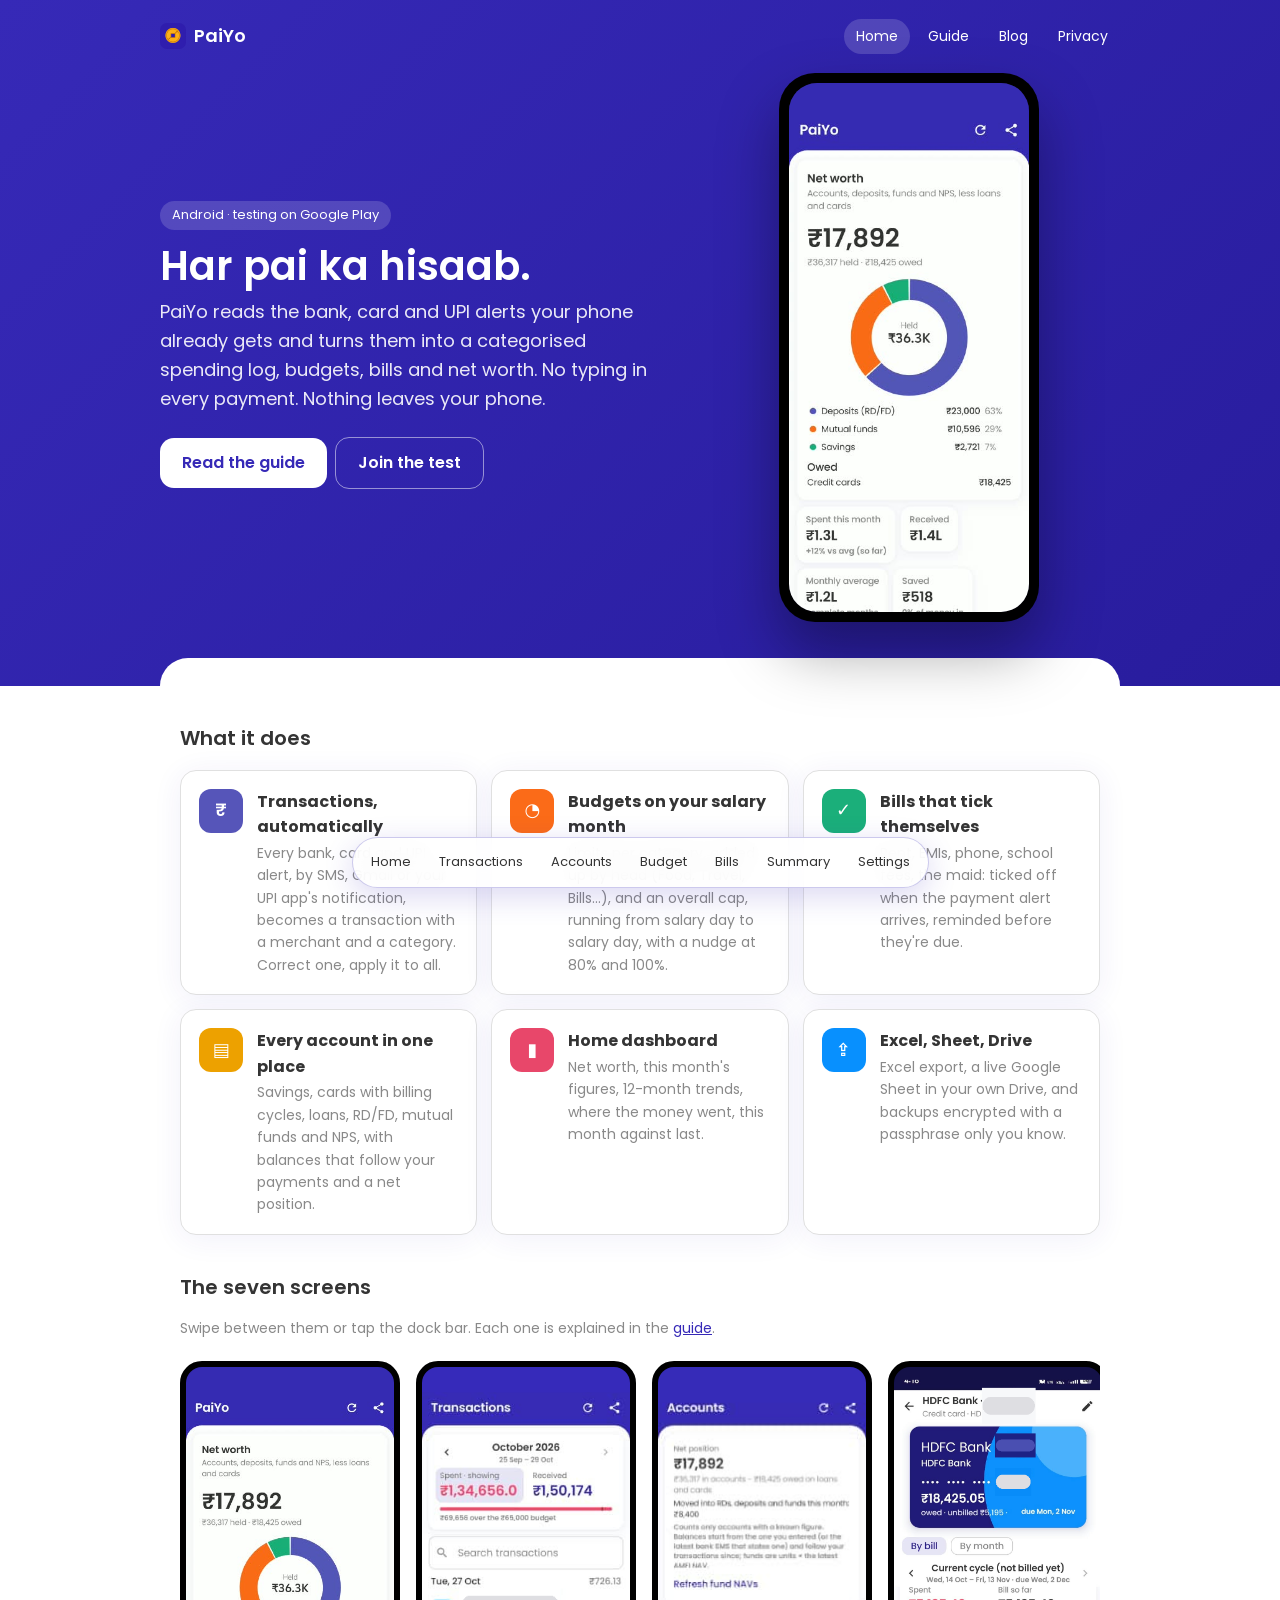
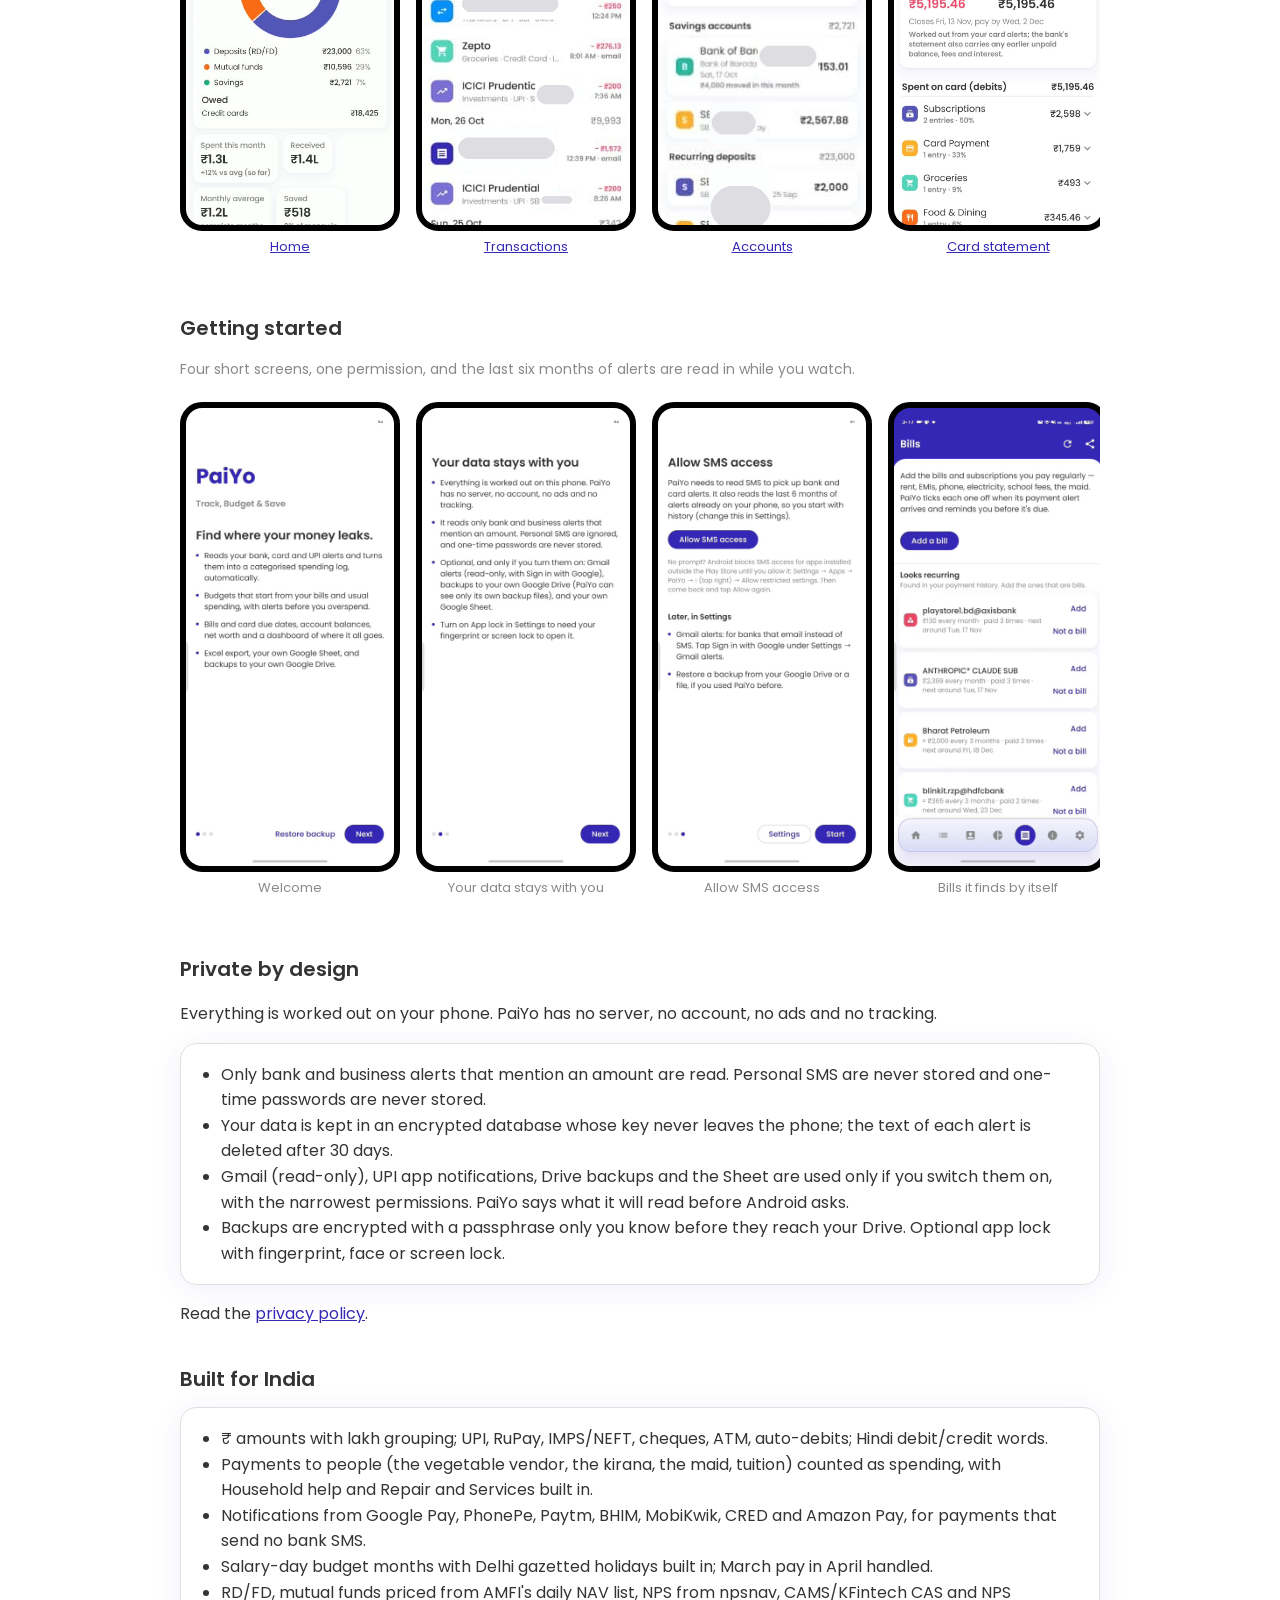
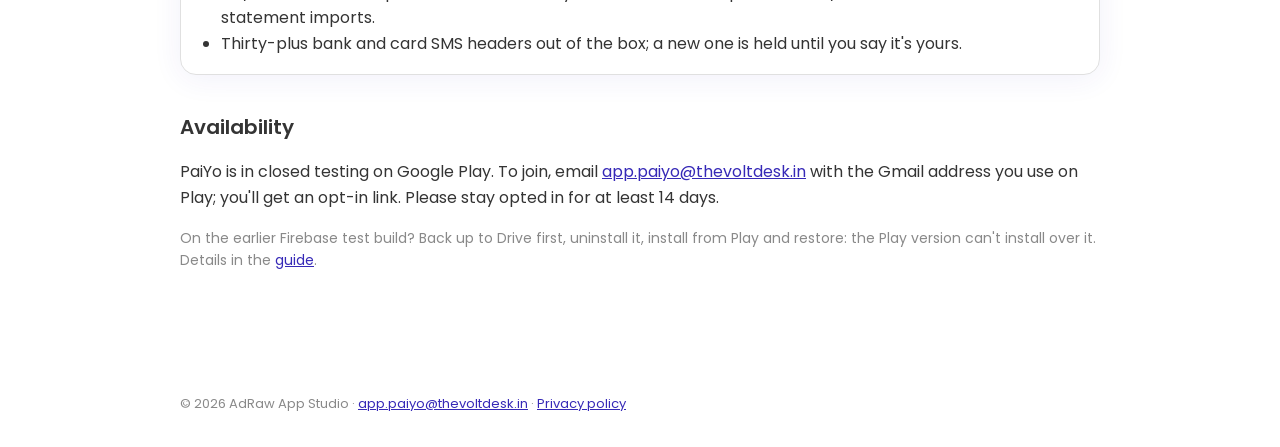
==== commit 9c7603e5: "Add blog at /blogs with first post on getting out of ₹17 lakh debt - blogs/posts/*.md sources, built" ====
--- a/index.html
+++ b/index.html
@@ -7,7 +7,7 @@
 <link rel="icon" href="img/icon-32.png"><link rel="apple-touch-icon" href="img/icon-192.png"><link rel="stylesheet" href="style.css"></head>
 <body>
 <header class="band">
-<nav class="top"><a class="brand" href="index.html"><img class="coin" src="img/icon-192.png" alt="">PaiYo</a><a href="index.html" class="on">Home</a><a href="guide.html">Guide</a><a href="privacy.html">Privacy</a></nav>
+<nav class="top"><a class="brand" href="index.html"><img class="coin" src="img/icon-192.png" alt="">PaiYo</a><a href="index.html" class="on">Home</a><a href="guide.html">Guide</a><a href="blogs/">Blog</a><a href="privacy.html">Privacy</a></nav>
 <div class="hero">
 <div>
 <span class="tag">Android · testing on Google Play</span>
--- a/style.css
+++ b/style.css
@@ -81,3 +81,13 @@
 .guide .toc,.guide>ol:first-of-type{background:var(--tint);border-radius:16px;padding:16px 16px 16px 36px}
 
 footer{max-width:960px;margin:0 auto;padding:0 20px 32px;color:var(--grey);font-size:13px}
+
+/* Blog */
+.postcard{display:flex;flex-direction:column;gap:4px;text-decoration:none;color:var(--ink)}
+.postcard b{font-size:18px;color:var(--p)}
+.postcard:hover{border-color:var(--p3)}
+.post>*{max-width:760px}
+.post h2{margin-top:40px}
+.post p,.post li{font-size:16.5px}
+.post table td:last-child{white-space:nowrap}
+@media(max-width:420px){.top a{padding:6px 8px}}
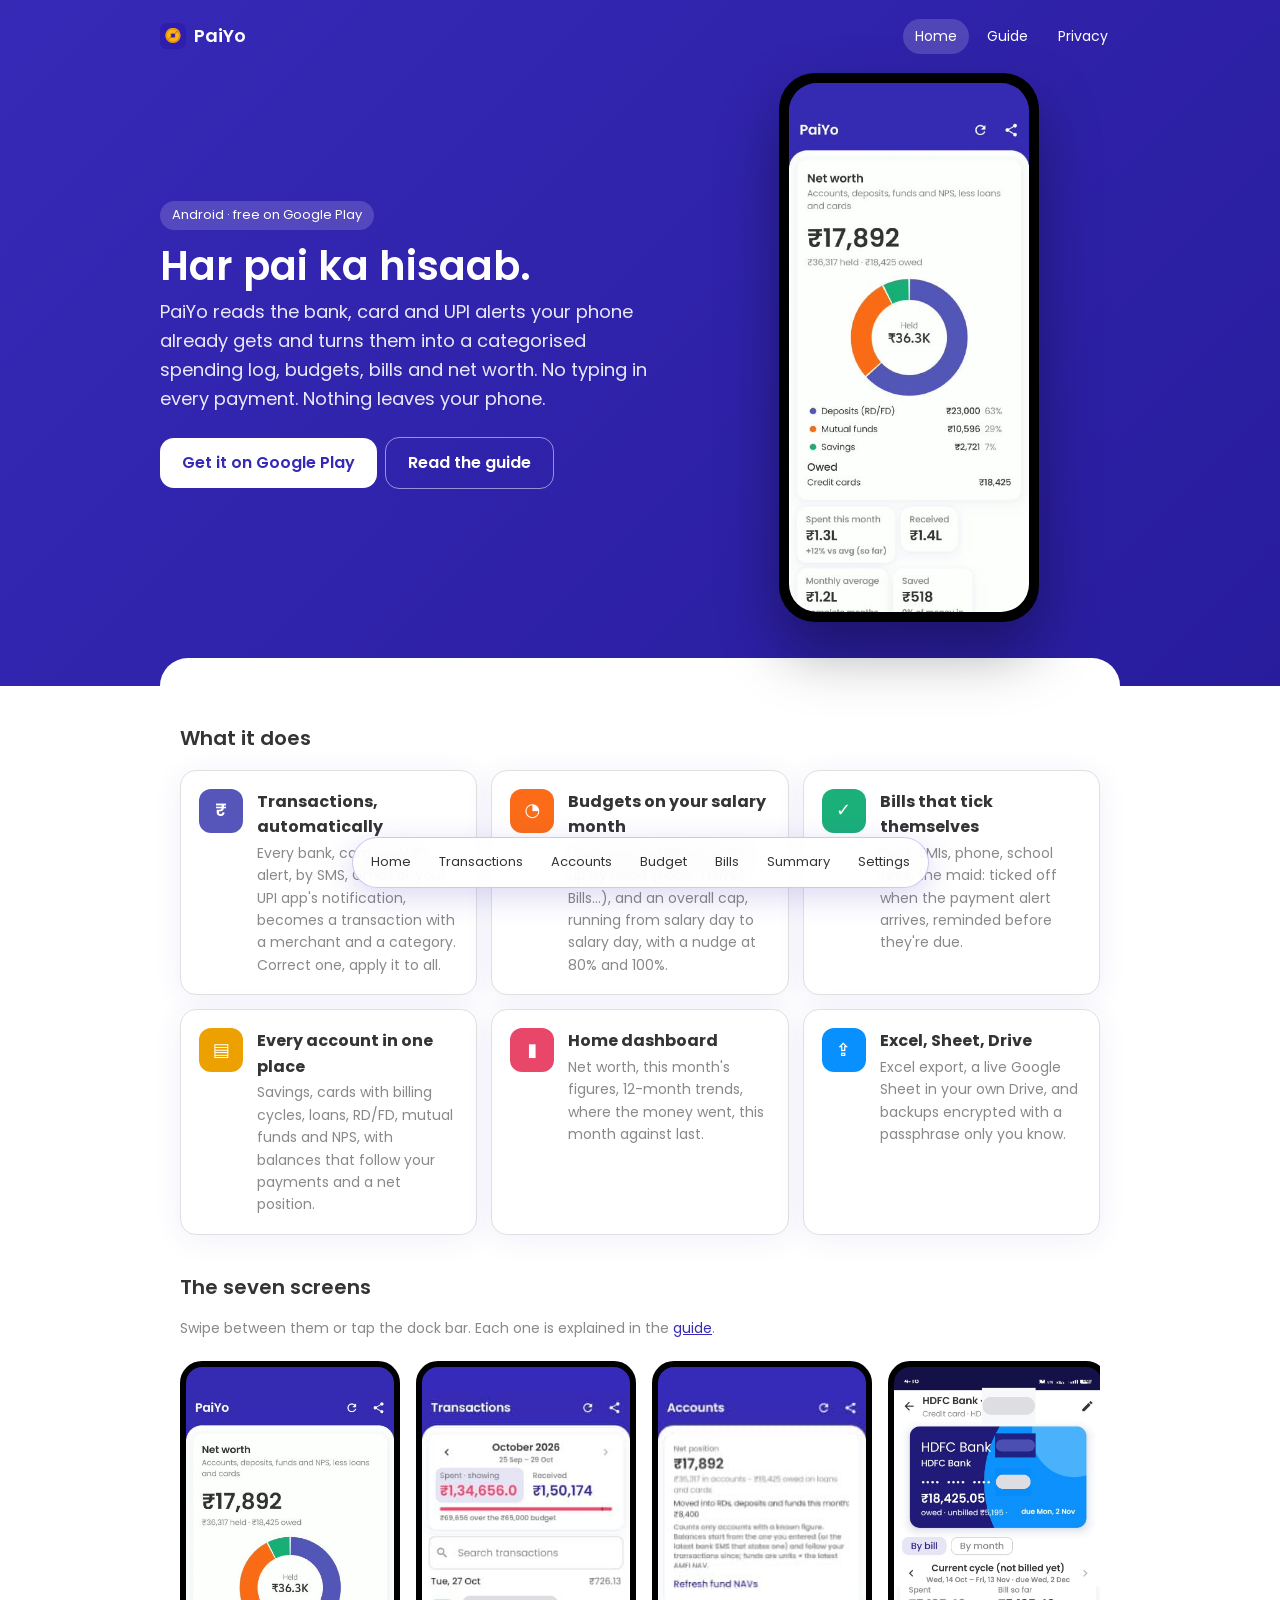
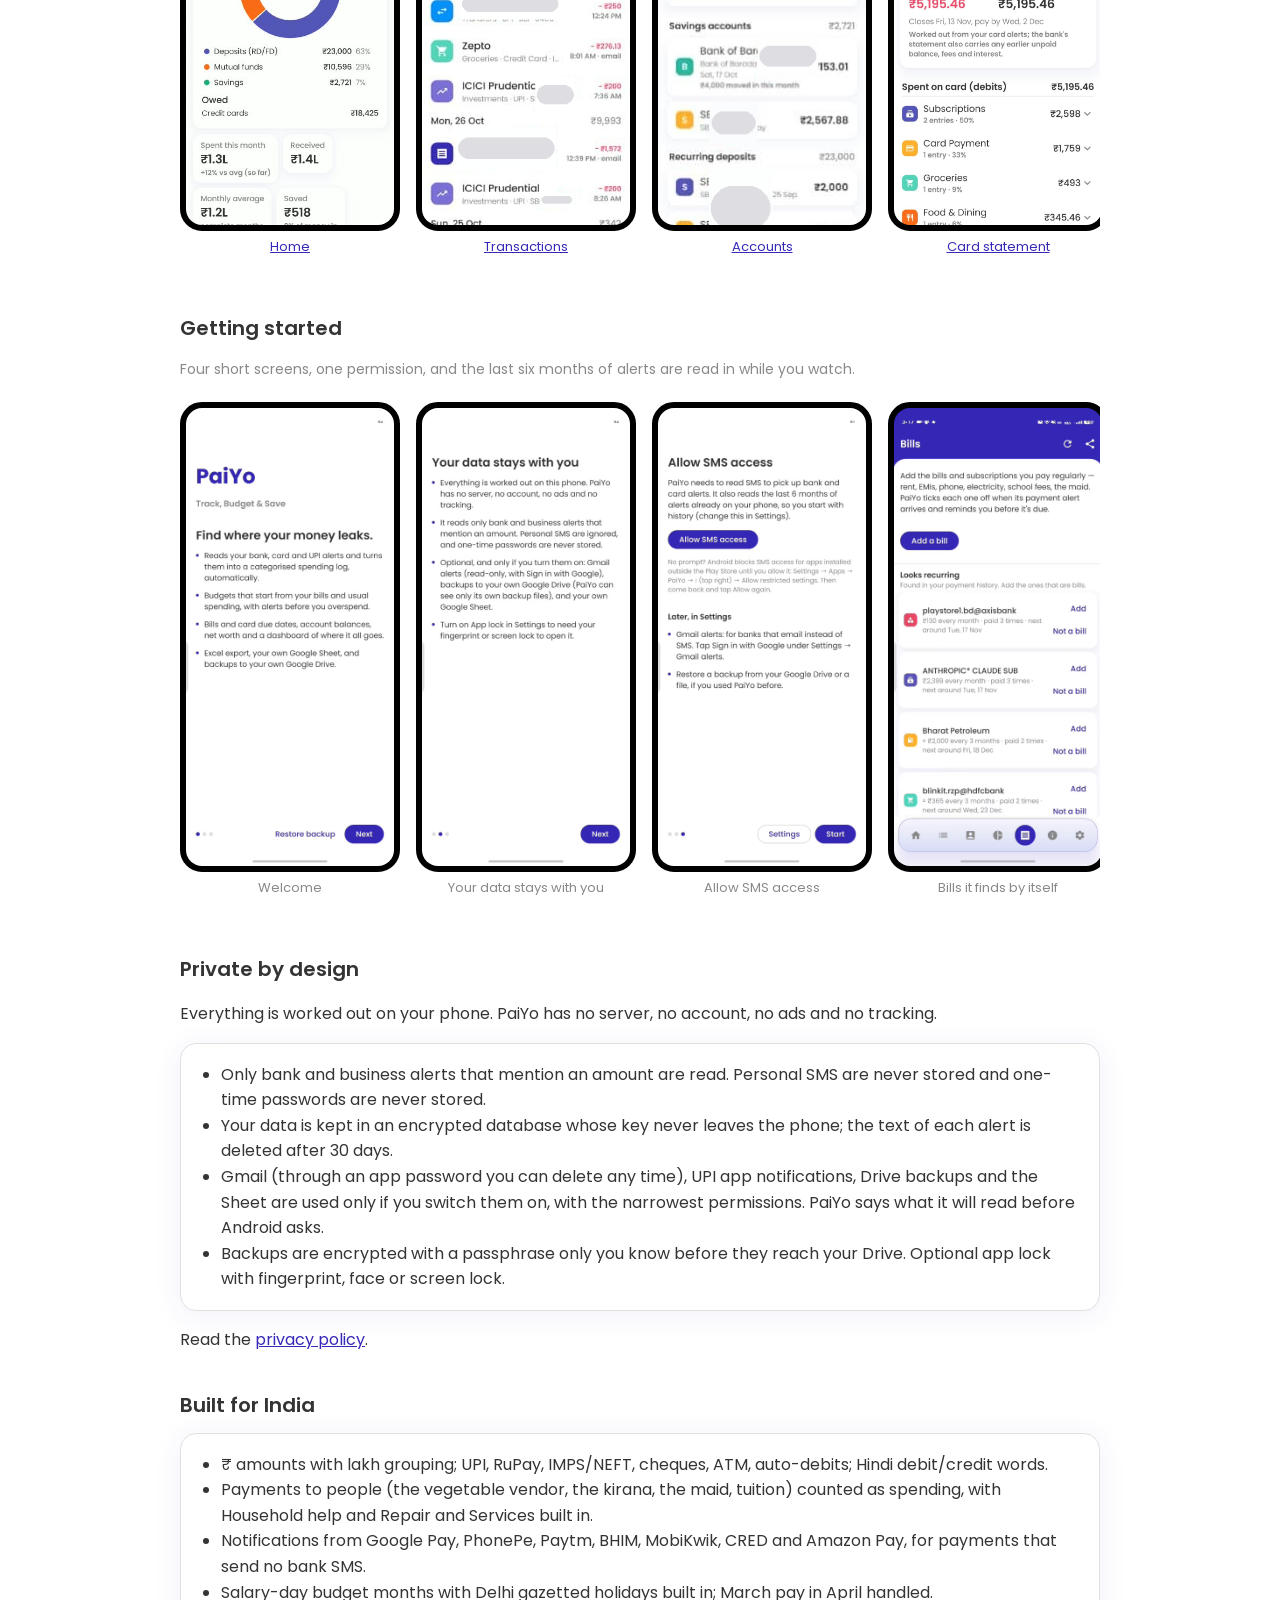
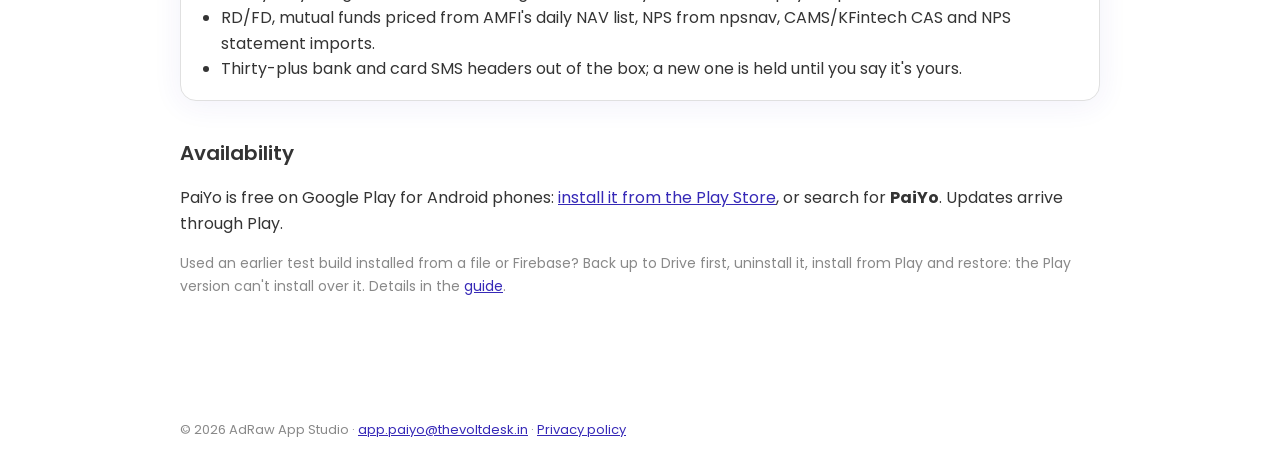
==== commit 48da5a0c: "PaiYo site: published on Google Play; web guide synced with GUIDE.md (25 Nov) Homepage: 'Get it on G" ====
--- a/index.html
+++ b/index.html
@@ -7,13 +7,13 @@
 <link rel="icon" href="img/icon-32.png"><link rel="apple-touch-icon" href="img/icon-192.png"><link rel="stylesheet" href="style.css"></head>
 <body>
 <header class="band">
-<nav class="top"><a class="brand" href="index.html"><img class="coin" src="img/icon-192.png" alt="">PaiYo</a><a href="index.html" class="on">Home</a><a href="guide.html">Guide</a><a href="blogs/">Blog</a><a href="privacy.html">Privacy</a></nav>
+<nav class="top"><a class="brand" href="index.html"><img class="coin" src="img/icon-192.png" alt="">PaiYo</a><a href="index.html" class="on">Home</a><a href="guide.html">Guide</a><a href="privacy.html">Privacy</a></nav>
 <div class="hero">
 <div>
-<span class="tag">Android · testing on Google Play</span>
+<span class="tag">Android · free on Google Play</span>
 <h1>Har pai ka hisaab.</h1>
 <p class="lead">PaiYo reads the bank, card and UPI alerts your phone already gets and turns them into a categorised spending log, budgets, bills and net worth. No typing in every payment. Nothing leaves your phone.</p>
-<a class="btn" href="guide.html">Read the guide</a><a class="btn ghost" href="mailto:app.paiyo@thevoltdesk.in?subject=Join%20the%20PaiYo%20test">Join the test</a>
+<a class="btn" href="https://play.google.com/store/apps/details?id=app.paiyo">Get it on Google Play</a><a class="btn ghost" href="guide.html">Read the guide</a>
 </div>
 <div class="phone"><img src="img/home.png" alt="PaiYo Home screen" onerror="this.outerHTML='<div class=blank>Home screen<br>screenshot</div>'"></div>
 </div>
@@ -52,7 +52,7 @@
 <div class="card"><ul>
 <li>Only bank and business alerts that mention an amount are read. Personal SMS are never stored and one-time passwords are never stored.</li>
 <li>Your data is kept in an encrypted database whose key never leaves the phone; the text of each alert is deleted after 30 days.</li>
-<li>Gmail (read-only), UPI app notifications, Drive backups and the Sheet are used only if you switch them on, with the narrowest permissions. PaiYo says what it will read before Android asks.</li>
+<li>Gmail (through an app password you can delete any time), UPI app notifications, Drive backups and the Sheet are used only if you switch them on, with the narrowest permissions. PaiYo says what it will read before Android asks.</li>
 <li>Backups are encrypted with a passphrase only you know before they reach your Drive. Optional app lock with fingerprint, face or screen lock.</li>
 </ul></div>
 <p>Read the <a href="privacy.html">privacy policy</a>.</p>
@@ -68,8 +68,8 @@
 </ul></div>
 
 <h2>Availability</h2>
-<p>PaiYo is in closed testing on Google Play. To join, email <a href="mailto:app.paiyo@thevoltdesk.in?subject=Join%20the%20PaiYo%20test">app.paiyo@thevoltdesk.in</a> with the Gmail address you use on Play; you'll get an opt-in link. Please stay opted in for at least 14 days.</p>
-<p class="muted">On the earlier Firebase test build? Back up to Drive first, uninstall it, install from Play and restore: the Play version can't install over it. Details in the <a href="guide.html#installing">guide</a>.</p>
+<p>PaiYo is free on Google Play for Android phones: <a href="https://play.google.com/store/apps/details?id=app.paiyo">install it from the Play Store</a>, or search for <strong>PaiYo</strong>. Updates arrive through Play.</p>
+<p class="muted">Used an earlier test build installed from a file or Firebase? Back up to Drive first, uninstall it, install from Play and restore: the Play version can't install over it. Details in the <a href="guide.html#installing">guide</a>.</p>
 
 <nav class="dock"><a href="guide.html#home">Home</a><a href="guide.html#transactions">Transactions</a><a href="guide.html#accounts">Accounts</a><a href="guide.html#budget">Budget</a><a href="guide.html#bills">Bills</a><a href="guide.html#summary">Summary</a><a href="guide.html#settings">Settings</a></nav>
 </main>
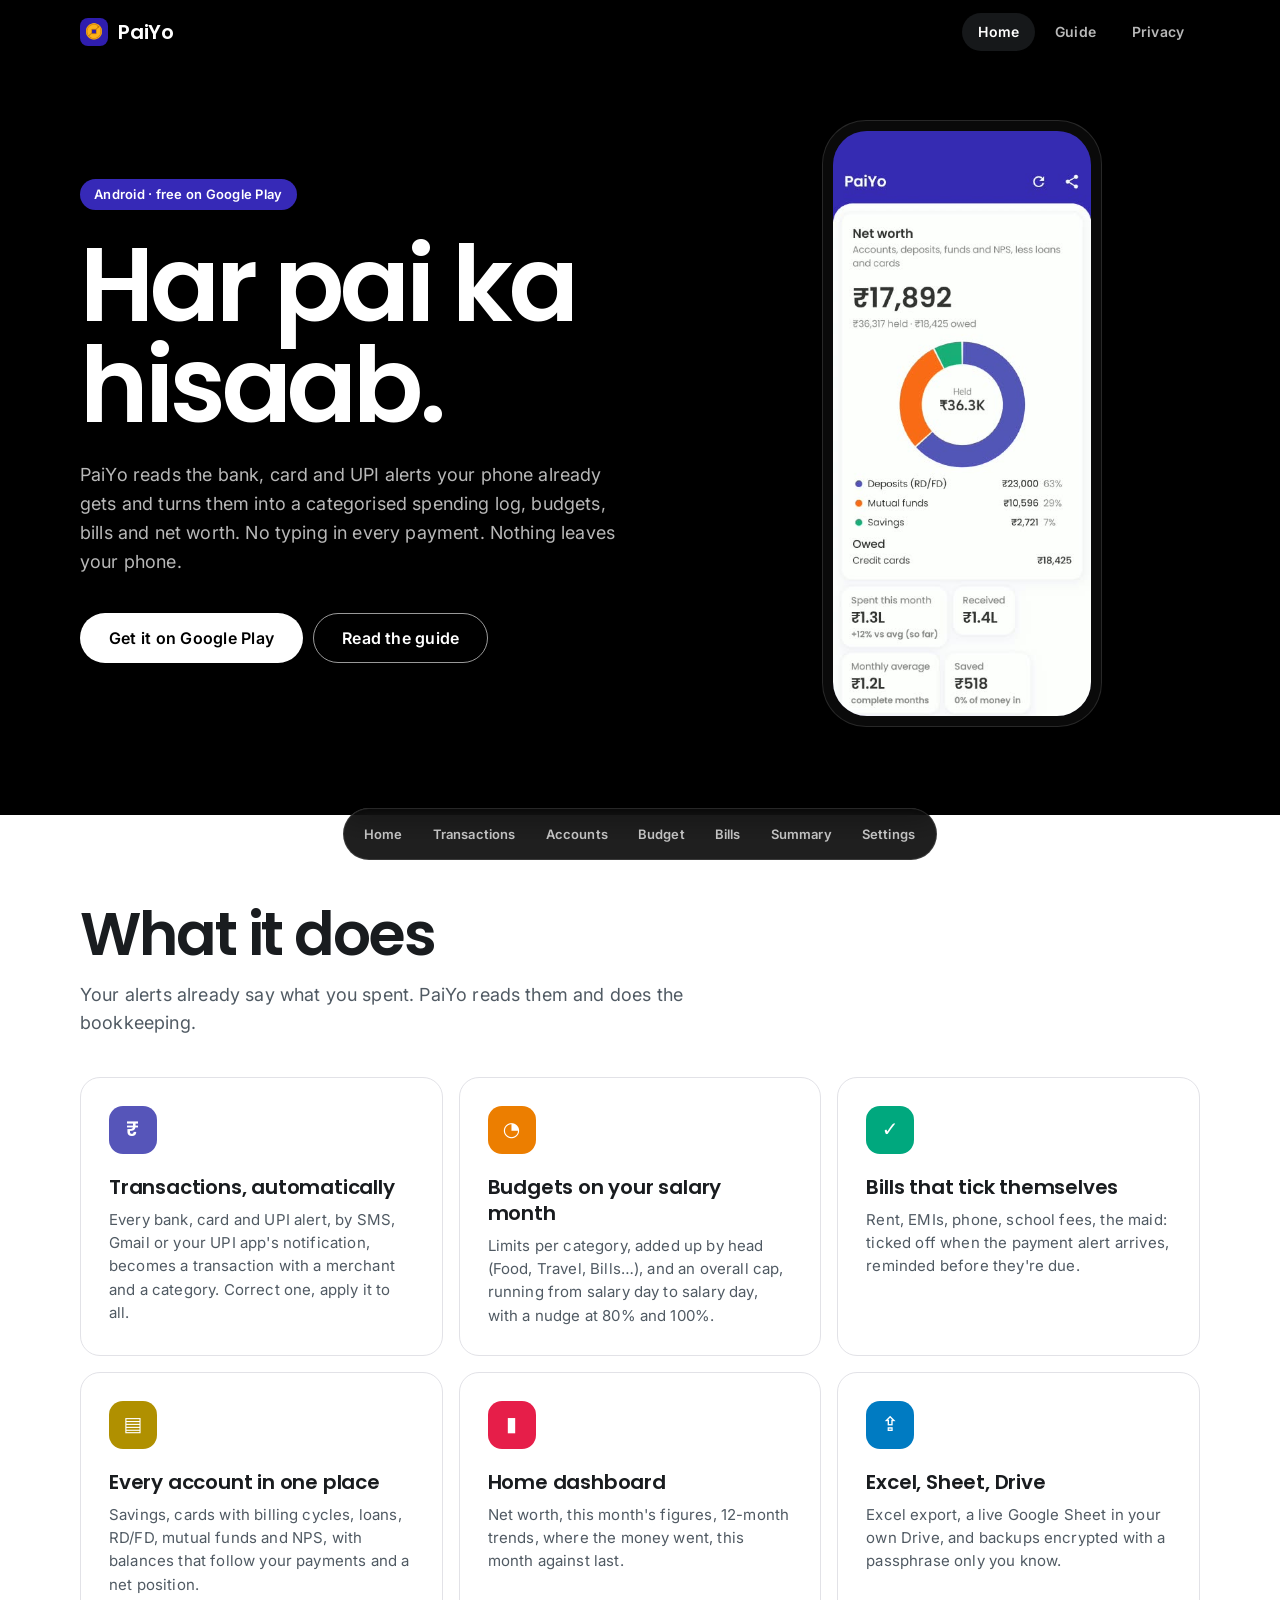
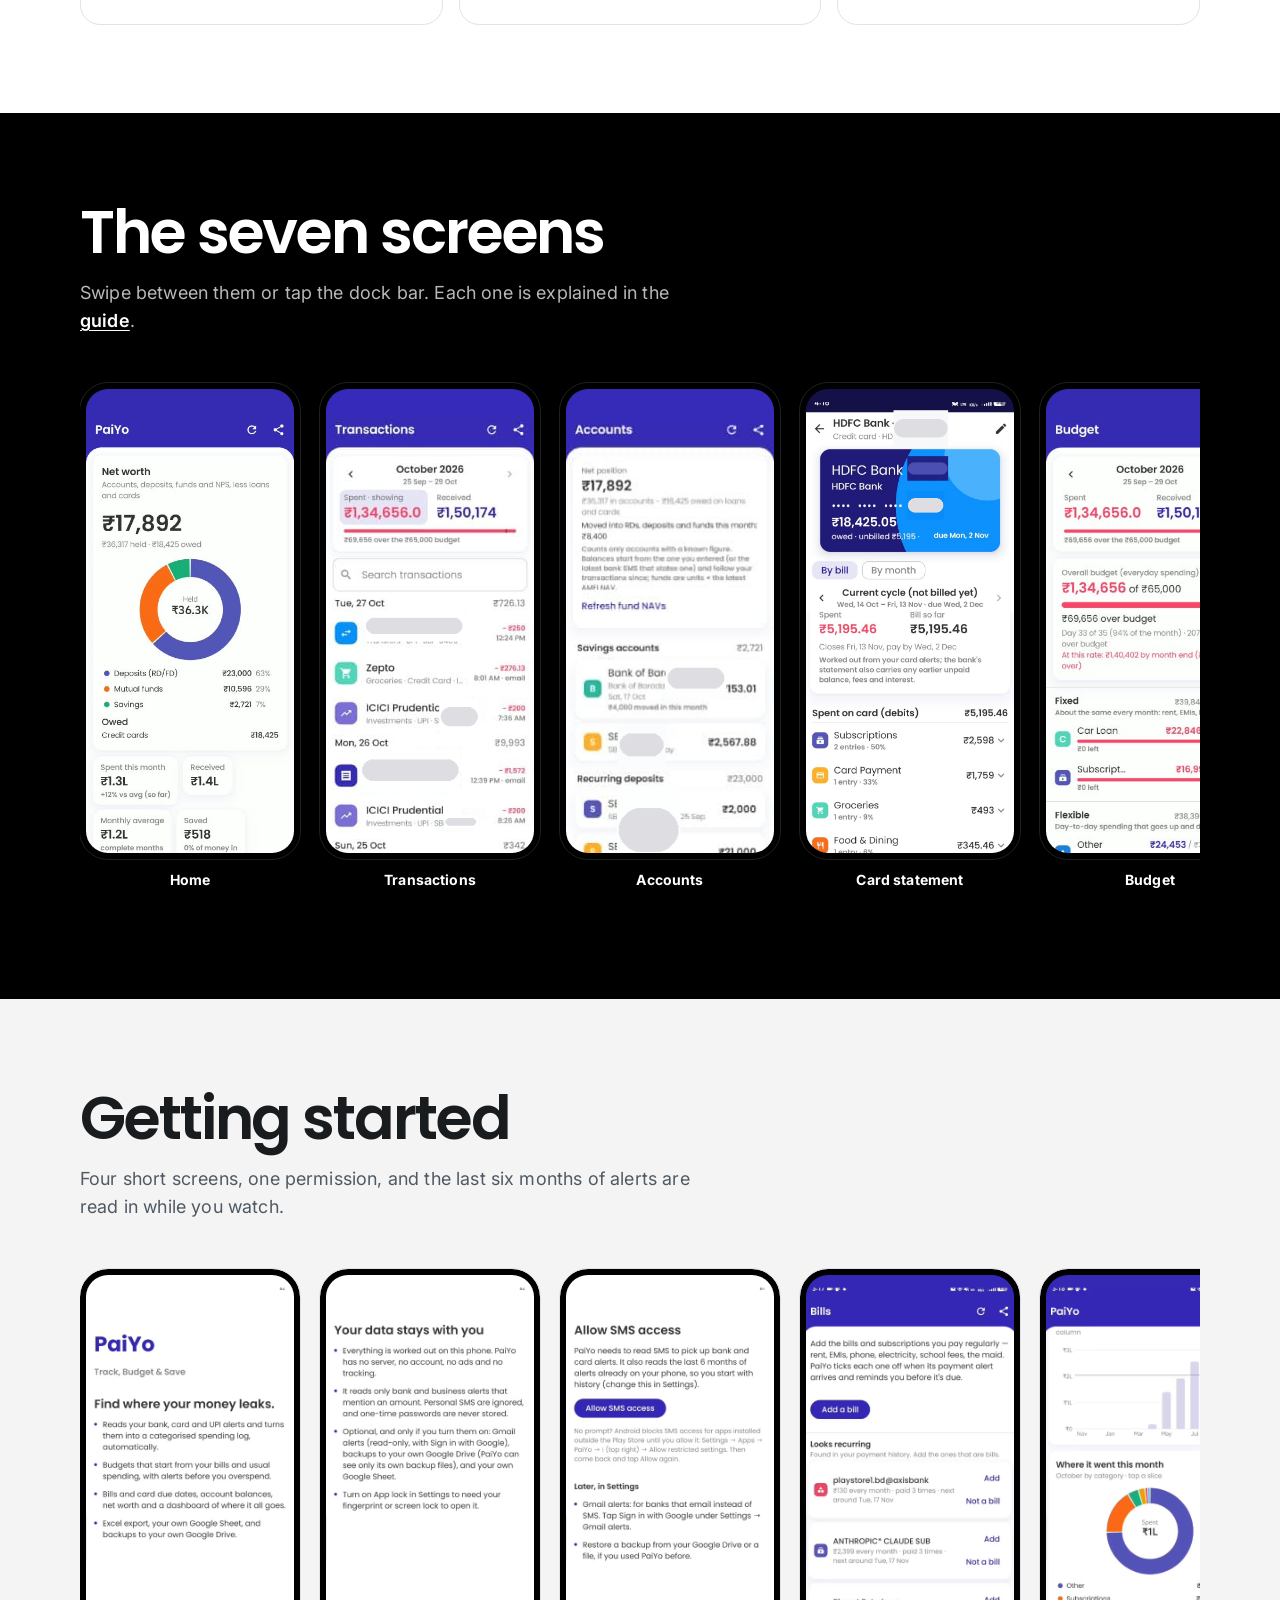
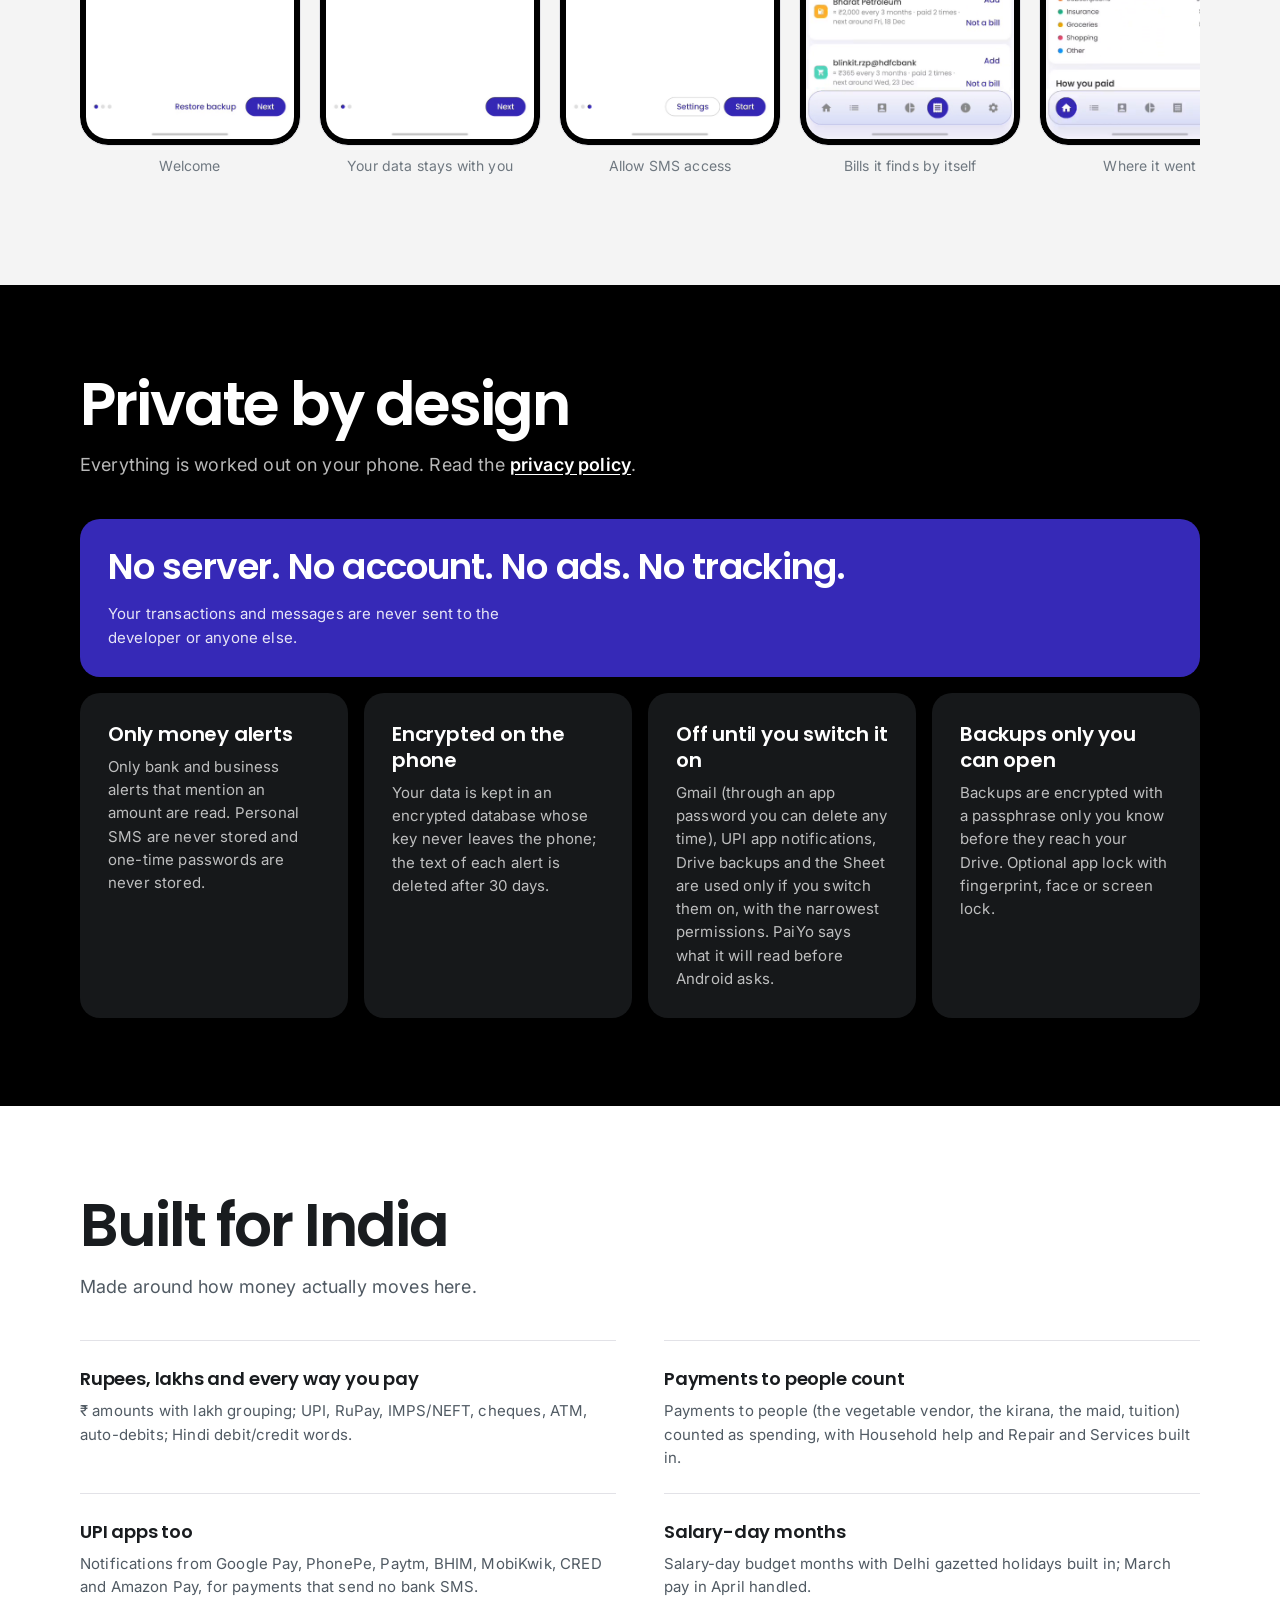
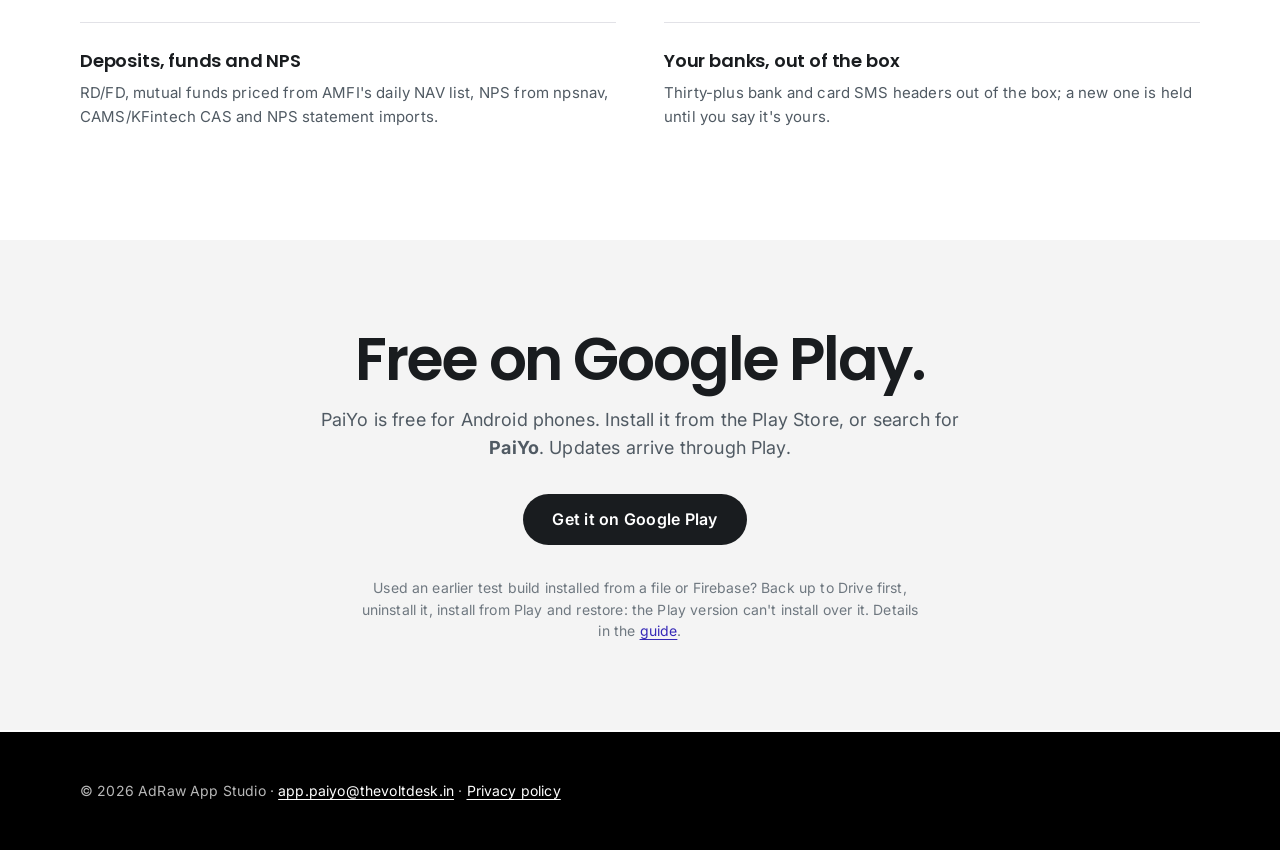
==== commit 71c1ad5a: "PaiYo site: new look (black and white bands, big Poppins headlines, Inter body, pill buttons, hairli" ====
--- a/index.html
+++ b/index.html
@@ -2,8 +2,9 @@
 <html lang="en"><head><meta charset="utf-8"><meta name="viewport" content="width=device-width,initial-scale=1">
 <title>PaiYo: Track, Budget &amp; Save</title>
 <meta name="description" content="PaiYo reads the bank, card and UPI alerts on your Android phone and turns them into a categorised spending log, budgets, bills and net worth. Everything stays on your phone.">
-<meta name="theme-color" content="#3629B7">
-<link href="https://fonts.googleapis.com/css2?family=Poppins:wght@400;600&display=swap" rel="stylesheet">
+<meta name="theme-color" content="#000000">
+<link rel="preconnect" href="https://fonts.googleapis.com"><link rel="preconnect" href="https://fonts.gstatic.com" crossorigin>
+<link href="https://fonts.googleapis.com/css2?family=Inter:wght@400;600;700&family=Poppins:wght@500;600&display=swap" rel="stylesheet">
 <link rel="icon" href="img/icon-32.png"><link rel="apple-touch-icon" href="img/icon-192.png"><link rel="stylesheet" href="style.css"></head>
 <body>
 <header class="band">
@@ -19,19 +20,23 @@
 </div>
 </header>
 
-<main class="sheet">
+<main>
+<section class="sec"><div class="wrap">
 <h2>What it does</h2>
+<p class="intro">Your alerts already say what you spent. PaiYo reads them and does the bookkeeping.</p>
 <div class="tiles">
-<div class="tile"><div class="ic i1">₹</div><div><b>Transactions, automatically</b><p>Every bank, card and UPI alert, by SMS, Gmail or your UPI app's notification, becomes a transaction with a merchant and a category. Correct one, apply it to all.</p></div></div>
-<div class="tile"><div class="ic i2">◔</div><div><b>Budgets on your salary month</b><p>Limits per category, added up by head (Food, Travel, Bills…), and an overall cap, running from salary day to salary day, with a nudge at 80% and 100%.</p></div></div>
-<div class="tile"><div class="ic i3">✓</div><div><b>Bills that tick themselves</b><p>Rent, EMIs, phone, school fees, the maid: ticked off when the payment alert arrives, reminded before they're due.</p></div></div>
-<div class="tile"><div class="ic i4">▤</div><div><b>Every account in one place</b><p>Savings, cards with billing cycles, loans, RD/FD, mutual funds and NPS, with balances that follow your payments and a net position.</p></div></div>
-<div class="tile"><div class="ic i5">▮</div><div><b>Home dashboard</b><p>Net worth, this month's figures, 12-month trends, where the money went, this month against last.</p></div></div>
-<div class="tile"><div class="ic i6">⇪</div><div><b>Excel, Sheet, Drive</b><p>Excel export, a live Google Sheet in your own Drive, and backups encrypted with a passphrase only you know.</p></div></div>
+<div class="tile"><div class="ic i1">₹</div><b>Transactions, automatically</b><p>Every bank, card and UPI alert, by SMS, Gmail or your UPI app's notification, becomes a transaction with a merchant and a category. Correct one, apply it to all.</p></div>
+<div class="tile"><div class="ic i2">◔</div><b>Budgets on your salary month</b><p>Limits per category, added up by head (Food, Travel, Bills…), and an overall cap, running from salary day to salary day, with a nudge at 80% and 100%.</p></div>
+<div class="tile"><div class="ic i3">✓</div><b>Bills that tick themselves</b><p>Rent, EMIs, phone, school fees, the maid: ticked off when the payment alert arrives, reminded before they're due.</p></div>
+<div class="tile"><div class="ic i4">▤</div><b>Every account in one place</b><p>Savings, cards with billing cycles, loans, RD/FD, mutual funds and NPS, with balances that follow your payments and a net position.</p></div>
+<div class="tile"><div class="ic i5">▮</div><b>Home dashboard</b><p>Net worth, this month's figures, 12-month trends, where the money went, this month against last.</p></div>
+<div class="tile"><div class="ic i6">⇪</div><b>Excel, Sheet, Drive</b><p>Excel export, a live Google Sheet in your own Drive, and backups encrypted with a passphrase only you know.</p></div>
 </div>
+</div></section>
 
+<section class="sec dark"><div class="wrap">
 <h2>The seven screens</h2>
-<p class="muted">Swipe between them or tap the dock bar. Each one is explained in the <a href="guide.html#3-the-seven-screens">guide</a>.</p>
+<p class="intro">Swipe between them or tap the dock bar. Each one is explained in the <a href="guide.html#3-the-seven-screens">guide</a>.</p>
 <div class="shots">
 <figure><img src="img/home.png" alt="Home" loading="lazy" onerror="this.parentNode.classList.add('missing')"><figcaption><a href="guide.html#home">Home</a></figcaption></figure>
 <figure><img src="img/transactions.png" alt="Transactions" loading="lazy" onerror="this.parentNode.classList.add('missing')"><figcaption><a href="guide.html#transactions">Transactions</a></figcaption></figure>
@@ -42,36 +47,47 @@
 <figure><img src="img/summary.png" alt="Summary" loading="lazy" onerror="this.parentNode.classList.add('missing')"><figcaption><a href="guide.html#summary">Summary</a></figcaption></figure>
 <figure><img src="img/settings.png" alt="Settings" loading="lazy" onerror="this.parentNode.classList.add('missing')"><figcaption><a href="guide.html#settings">Settings</a></figcaption></figure>
 </div>
+</div></section>
 
+<section class="sec soft"><div class="wrap">
 <h2>Getting started</h2>
-<p class="muted">Four short screens, one permission, and the last six months of alerts are read in while you watch.</p>
+<p class="intro">Four short screens, one permission, and the last six months of alerts are read in while you watch.</p>
 <div class="shots"><figure><img src="img/welcome.png" alt="Welcome" loading="lazy"><figcaption>Welcome</figcaption></figure><figure><img src="img/privacy.png" alt="Your data stays with you" loading="lazy"><figcaption>Your data stays with you</figcaption></figure><figure><img src="img/sms-access.png" alt="Allow SMS access" loading="lazy"><figcaption>Allow SMS access</figcaption></figure><figure><img src="img/bills-recurring.png" alt="Bills it finds by itself" loading="lazy"><figcaption>Bills it finds by itself</figcaption></figure><figure><img src="img/home-charts-1.png" alt="Where it went" loading="lazy"><figcaption>Where it went</figcaption></figure></div>
+</div></section>
 
+<section class="sec dark"><div class="wrap">
 <h2>Private by design</h2>
-<p>Everything is worked out on your phone. PaiYo has no server, no account, no ads and no tracking.</p>
-<div class="card"><ul>
-<li>Only bank and business alerts that mention an amount are read. Personal SMS are never stored and one-time passwords are never stored.</li>
-<li>Your data is kept in an encrypted database whose key never leaves the phone; the text of each alert is deleted after 30 days.</li>
-<li>Gmail (through an app password you can delete any time), UPI app notifications, Drive backups and the Sheet are used only if you switch them on, with the narrowest permissions. PaiYo says what it will read before Android asks.</li>
-<li>Backups are encrypted with a passphrase only you know before they reach your Drive. Optional app lock with fingerprint, face or screen lock.</li>
-</ul></div>
-<p>Read the <a href="privacy.html">privacy policy</a>.</p>
+<p class="intro">Everything is worked out on your phone. Read the <a href="privacy.html">privacy policy</a>.</p>
+<div class="dcards">
+<div class="dcard featured"><b>No server. No account. No ads. No tracking.</b><span>Your transactions and messages are never sent to the developer or anyone else.</span></div>
+<div class="dcard"><b>Only money alerts</b>Only bank and business alerts that mention an amount are read. Personal SMS are never stored and one-time passwords are never stored.</div>
+<div class="dcard"><b>Encrypted on the phone</b>Your data is kept in an encrypted database whose key never leaves the phone; the text of each alert is deleted after 30 days.</div>
+<div class="dcard"><b>Off until you switch it on</b>Gmail (through an app password you can delete any time), UPI app notifications, Drive backups and the Sheet are used only if you switch them on, with the narrowest permissions. PaiYo says what it will read before Android asks.</div>
+<div class="dcard"><b>Backups only you can open</b>Backups are encrypted with a passphrase only you know before they reach your Drive. Optional app lock with fingerprint, face or screen lock.</div>
+</div>
+</div></section>
 
+<section class="sec"><div class="wrap">
 <h2>Built for India</h2>
-<div class="card"><ul>
-<li>₹ amounts with lakh grouping; UPI, RuPay, IMPS/NEFT, cheques, ATM, auto-debits; Hindi debit/credit words.</li>
-<li>Payments to people (the vegetable vendor, the kirana, the maid, tuition) counted as spending, with Household help and Repair and Services built in.</li>
-<li>Notifications from Google Pay, PhonePe, Paytm, BHIM, MobiKwik, CRED and Amazon Pay, for payments that send no bank SMS.</li>
-<li>Salary-day budget months with Delhi gazetted holidays built in; March pay in April handled.</li>
-<li>RD/FD, mutual funds priced from AMFI's daily NAV list, NPS from npsnav, CAMS/KFintech CAS and NPS statement imports.</li>
-<li>Thirty-plus bank and card SMS headers out of the box; a new one is held until you say it's yours.</li>
-</ul></div>
+<p class="intro">Made around how money actually moves here.</p>
+<div class="rows">
+<div class="row"><b>Rupees, lakhs and every way you pay</b><p>₹ amounts with lakh grouping; UPI, RuPay, IMPS/NEFT, cheques, ATM, auto-debits; Hindi debit/credit words.</p></div>
+<div class="row"><b>Payments to people count</b><p>Payments to people (the vegetable vendor, the kirana, the maid, tuition) counted as spending, with Household help and Repair and Services built in.</p></div>
+<div class="row"><b>UPI apps too</b><p>Notifications from Google Pay, PhonePe, Paytm, BHIM, MobiKwik, CRED and Amazon Pay, for payments that send no bank SMS.</p></div>
+<div class="row"><b>Salary-day months</b><p>Salary-day budget months with Delhi gazetted holidays built in; March pay in April handled.</p></div>
+<div class="row"><b>Deposits, funds and NPS</b><p>RD/FD, mutual funds priced from AMFI's daily NAV list, NPS from npsnav, CAMS/KFintech CAS and NPS statement imports.</p></div>
+<div class="row"><b>Your banks, out of the box</b><p>Thirty-plus bank and card SMS headers out of the box; a new one is held until you say it's yours.</p></div>
+</div>
+</div></section>
 
-<h2>Availability</h2>
-<p>PaiYo is free on Google Play for Android phones: <a href="https://play.google.com/store/apps/details?id=app.paiyo">install it from the Play Store</a>, or search for <strong>PaiYo</strong>. Updates arrive through Play.</p>
-<p class="muted">Used an earlier test build installed from a file or Firebase? Back up to Drive first, uninstall it, install from Play and restore: the Play version can't install over it. Details in the <a href="guide.html#installing">guide</a>.</p>
+<section class="sec soft cta"><div class="wrap">
+<h2>Free on Google Play.</h2>
+<p class="intro">PaiYo is free for Android phones. Install it from the Play Store, or search for <strong>PaiYo</strong>. Updates arrive through Play.</p>
+<a class="btn dark" href="https://play.google.com/store/apps/details?id=app.paiyo">Get it on Google Play</a>
+<p class="note">Used an earlier test build installed from a file or Firebase? Back up to Drive first, uninstall it, install from Play and restore: the Play version can't install over it. Details in the <a href="guide.html#installing">guide</a>.</p>
+</div></section>
 
-<nav class="dock"><a href="guide.html#home">Home</a><a href="guide.html#transactions">Transactions</a><a href="guide.html#accounts">Accounts</a><a href="guide.html#budget">Budget</a><a href="guide.html#bills">Bills</a><a href="guide.html#summary">Summary</a><a href="guide.html#settings">Settings</a></nav>
+<nav class="dock" aria-label="Screens in the guide"><a href="guide.html#home">Home</a><a href="guide.html#transactions">Transactions</a><a href="guide.html#accounts">Accounts</a><a href="guide.html#budget">Budget</a><a href="guide.html#bills">Bills</a><a href="guide.html#summary">Summary</a><a href="guide.html#settings">Settings</a></nav>
 </main>
 <footer>© 2026 AdRaw App Studio · <a href="mailto:app.paiyo@thevoltdesk.in">app.paiyo@thevoltdesk.in</a> · <a href="privacy.html">Privacy policy</a></footer>
 </body></html>
--- a/style.css
+++ b/style.css
@@ -1,93 +1,154 @@
-/* PaiYo site — follows the app's look: indigo band, white sheet with a 28px rounded top,
-   16px cards with a soft indigo shadow, Poppins. Dark = true black with lifted indigo. */
-:root{--p:#3629B7;--deep:#281C9D;--p2:#5655B9;--p3:#A8A3D7;--tint:#F2F1F9;--ink:#343434;--grey:#898989;--line:#E0E0E0;
-  --bg:#fff;--card:#fff;--shadow:0 4px 30px rgba(54,41,183,.07);--red:#FF4267;--blue:#0890FE;--yellow:#FFAF2A;--green:#52D5BA;--orange:#FB6B18;--gold:#FFB325}
-@media (prefers-color-scheme:dark){:root{--ink:#ececec;--grey:#a3a3ad;--line:#2a2a33;--bg:#000;--card:#131320;--tint:#15151d;--p:#B4AEF0;--p2:#8D84F0;--shadow:0 4px 30px rgba(0,0,0,.5)}}
+/* PaiYo site. Two-mode canvas: full-bleed black bands for the story (hero, screens, privacy) slam
+   against white and soft-grey bands for browsing. Display type is Poppins (the app's face) set big and
+   tight; body is Inter. Pill buttons, 20px cards with hairlines instead of shadows. PaiYo indigo is
+   the brand stamp: used sparingly (badge, one featured card), never as a theme wash. */
+:root{
+  --p:#3629B7;--on-p:#fff;
+  --black:#000;--elev:#16181a;--on-dark:#fff;--on-dark-mute:rgba(255,255,255,.72);--line-dark:rgba(255,255,255,.12);
+  --bg:#fff;--soft:#f4f4f4;--card:#fff;--ink:#191c1f;--body:#1f2226;--mute:#505a63;--stone:#6f7880;--line:#e2e2e7;--link:#3629B7;
+  --i1:#5655B9;--i2:#ec7e00;--i3:#00a87e;--i4:#b09000;--i5:#e61e49;--i6:#007bc2;
+  --wrap:1120px;--gut:20px;
+  --display:Poppins,system-ui,sans-serif;--text:Inter,system-ui,sans-serif;
+}
+@media (prefers-color-scheme:dark){:root{
+  --bg:#0f1012;--soft:#16181a;--card:#16181a;--ink:#ececf0;--body:#d9dade;--mute:#a3a8b0;--stone:#8d969e;--line:rgba(255,255,255,.12);--link:#B4AEF0;
+  --elev:#1b1d20;
+}}
+:root{color-scheme:light dark}
+.band,.sec.dark,.dock,footer{color-scheme:dark}
 *{box-sizing:border-box}
 html{scroll-behavior:smooth}
-body{margin:0;font-family:Poppins,system-ui,sans-serif;color:var(--ink);background:var(--bg);line-height:1.6;font-size:16px}
-a{color:var(--p)}
+body{margin:0;font-family:var(--text);font-size:16px;line-height:1.55;letter-spacing:.01em;color:var(--body);background:var(--bg);-webkit-font-smoothing:antialiased}
+a{color:var(--link);text-underline-offset:3px}
 img{max-width:100%}
+h1,h2,h3,h4{font-family:var(--display);color:var(--ink);font-weight:600;letter-spacing:-.02em}
+:focus-visible{outline:2px solid var(--link);outline-offset:3px;border-radius:6px}
 
-/* header band */
-.band{background:linear-gradient(135deg,#3629B7,#281C9D);color:#fff;padding:16px 20px 64px}
-@media (prefers-color-scheme:dark){.band{background:linear-gradient(135deg,#16123A,#0c0a22)}}
-.band h1{margin:20px 0 4px;font-size:32px;font-weight:600;line-height:1.2}
-.band p{margin:0;opacity:.85;max-width:640px}
-.top{display:flex;align-items:center;gap:6px;max-width:960px;margin:0 auto;flex-wrap:wrap}
-.top a{color:#fff;text-decoration:none;padding:6px 12px;border-radius:999px;font-size:14px}
-.top a.on,.top a:hover{background:rgba(255,255,255,.16)}
-.top .brand{font-weight:600;font-size:18px;margin-right:auto;display:flex;align-items:center;gap:8px;padding-left:0}
-.band>h1,.band>p,.hero{max-width:960px;margin-left:auto;margin-right:auto}
-.coin{width:26px;height:26px;border-radius:7px;display:inline-block}
+/* ---------- top band (all pages) ---------- */
+.band{background:var(--black);color:var(--on-dark);padding:0 var(--gut) 56px}
+.band h1,.band h2{color:var(--on-dark)}
+.top{display:flex;align-items:center;gap:4px;max-width:var(--wrap);margin:0 auto;min-height:64px;flex-wrap:wrap}
+.top a{color:var(--on-dark-mute);text-decoration:none;padding:8px 16px;border-radius:999px;font-size:14px;font-weight:600}
+.top a:hover,.top a.on{color:var(--on-dark);background:var(--elev)}
+.top .brand{color:var(--on-dark);font-family:var(--display);font-size:20px;margin-right:auto;display:flex;align-items:center;gap:10px;padding-left:0;letter-spacing:-.01em}
+.top .brand:hover{background:none}
+.coin{width:28px;height:28px;border-radius:8px;display:inline-block}
+/* inner pages: title block under the nav */
+.band>h1{max-width:var(--wrap);margin:56px auto 12px;font-size:clamp(36px,6vw,64px);line-height:1.02;letter-spacing:-.03em}
+.band>p{max-width:var(--wrap);margin:0 auto;color:var(--on-dark-mute);font-size:18px}
 
-/* white sheet */
-.sheet{max-width:960px;margin:-28px auto 0;background:var(--bg);border-radius:28px 28px 0 0;padding:28px 20px 48px}
-h2{font-size:20px;font-weight:600;margin:36px 0 10px}
-h3{font-size:16px;font-weight:600;margin:28px 0 8px;color:var(--p)}
-h4{font-size:15px;margin:20px 0 6px}
-.card{background:var(--card);border-radius:16px;padding:18px 20px;margin:12px 0;box-shadow:var(--shadow);border:1px solid var(--line)}
+/* ---------- home hero ---------- */
+.hero{max-width:var(--wrap);margin:0 auto;display:grid;grid-template-columns:1.25fr 1fr;gap:48px;align-items:center;padding:56px 0 32px}
+.tag{display:inline-block;background:var(--p);color:var(--on-p);border-radius:999px;padding:5px 14px;font-size:13px;font-weight:600;margin-bottom:24px;letter-spacing:.02em}
+.hero h1{font-size:clamp(46px,8.4vw,104px);line-height:.98;letter-spacing:-.04em;margin:0 0 24px}
+.hero .lead{font-size:18px;line-height:1.6;color:var(--on-dark-mute);max-width:540px;margin:0 0 32px}
+.phone{justify-self:center;width:280px;aspect-ratio:9/19.5;border-radius:44px;background:#0a0a0a;padding:10px;border:1px solid var(--line-dark)}
+.phone img,.phone .blank{width:100%;height:100%;object-fit:cover;object-position:top;border-radius:34px;display:block;background:#1a1636}
+.phone .blank{display:flex;align-items:center;justify-content:center;color:#a8a3d7;font-size:13px;text-align:center;padding:20px}
+
+/* ---------- buttons ---------- */
+.btn{display:inline-flex;align-items:center;justify-content:center;min-height:48px;padding:12px 28px;border-radius:999px;font-family:var(--text);font-weight:600;font-size:16px;letter-spacing:.015em;text-decoration:none;margin:4px 10px 4px 0;background:#fff;color:#000;border:1px solid transparent;transition:background .15s,color .15s,border-color .15s}
+.btn:hover{background:#c9c9cd}
+.btn.ghost{background:transparent;color:var(--on-dark);border-color:rgba(255,255,255,.6)}
+.btn.ghost:hover{background:var(--elev);border-color:#fff}
+.btn.dark{background:var(--ink);color:var(--bg)}
+.btn.dark:hover{background:var(--mute)}
+
+/* ---------- full-bleed sections (home) ---------- */
+.sec{padding:88px var(--gut)}
+.sec.soft{background:var(--soft)}
+.sec.dark{background:var(--black);color:var(--on-dark-mute)}
+.sec.dark h2,.sec.dark b{color:var(--on-dark)}
+.sec.dark a{color:#fff;font-weight:700}
+.wrap{max-width:var(--wrap);margin:0 auto}
+.sec h2{font-size:clamp(34px,5.2vw,60px);line-height:1.04;letter-spacing:-.035em;margin:0 0 16px;max-width:820px}
+.sec .intro{font-size:18px;color:var(--mute);max-width:640px;margin:0 0 40px}
+.sec.dark .intro{color:var(--on-dark-mute)}
+.sec .intro a{font-weight:600}
+
+/* feature cards */
+.tiles{display:grid;grid-template-columns:repeat(auto-fit,minmax(min(100%,300px),1fr));gap:16px}
+.tile{background:var(--card);border:1px solid var(--line);border-radius:20px;padding:28px}
+.tile .ic{width:48px;height:48px;border-radius:14px;display:flex;align-items:center;justify-content:center;color:#fff;font-family:var(--display);font-weight:600;font-size:20px;margin-bottom:20px}
+.tile b{display:block;font-family:var(--display);font-size:20px;line-height:1.3;letter-spacing:-.01em;color:var(--ink);margin-bottom:8px;font-weight:600}
+.tile p{margin:0;font-size:15px;color:var(--mute)}
+.ic.i1{background:var(--i1)}.ic.i2{background:var(--i2)}.ic.i3{background:var(--i3)}.ic.i4{background:var(--i4)}.ic.i5{background:var(--i5)}.ic.i6{background:var(--i6)}
+
+/* dark cards (privacy band) */
+.dcards{display:grid;grid-template-columns:repeat(auto-fit,minmax(min(100%,250px),1fr));gap:16px}
+.dcard{background:var(--elev);border-radius:20px;padding:28px;color:var(--on-dark-mute);font-size:15px}
+.dcard b{display:block;font-family:var(--display);font-size:20px;line-height:1.3;color:var(--on-dark);margin-bottom:8px;font-weight:600;letter-spacing:-.01em}
+.dcard.featured{background:var(--p);color:rgba(255,255,255,.88);grid-column:1/-1;display:flex;flex-wrap:wrap;align-items:center;justify-content:space-between;gap:16px 32px}
+.dcard.featured b{font-size:clamp(24px,3.4vw,36px);line-height:1.1;margin:0;letter-spacing:-.025em}
+.dcard.featured span{max-width:420px}
+
+/* catalogue rows (Built for India) */
+.rows{display:grid;grid-template-columns:repeat(auto-fit,minmax(min(100%,420px),1fr));column-gap:48px}
+.row{border-top:1px solid var(--line);padding:24px 0}
+.row b{display:block;font-family:var(--display);font-size:18px;color:var(--ink);margin-bottom:6px;font-weight:600;letter-spacing:-.01em}
+.row p{margin:0;color:var(--mute);font-size:15px}
+
+/* closing call to action */
+.cta{text-align:center}
+.cta h2,.cta .intro{margin-left:auto;margin-right:auto}
+.cta .intro{margin-bottom:28px}
+.cta .note{color:var(--stone);font-size:14px;max-width:560px;margin:28px auto 0}
+
+/* ---------- screenshots ---------- */
+.shots{display:flex;gap:20px;overflow-x:auto;padding:8px 2px 20px;scroll-snap-type:x mandatory;scrollbar-width:thin}
+.shots figure,.shot{margin:0;scroll-snap-align:start;flex:none}
+.shots img,.shot img{width:220px;height:476px;object-fit:cover;object-position:top;border-radius:28px;border:6px solid #000;background:#000;display:block;outline:1px solid var(--line)}
+.sec.dark .shots img{outline-color:var(--line-dark)}
+.shotpair{float:right;clear:right;display:flex;gap:14px;margin:0 0 16px 24px}
+.shot{width:200px}
+.shot img{width:200px;height:432px}
+figcaption{font-size:14px;color:var(--stone);text-align:center;margin-top:10px}
+.sec.dark figcaption{color:var(--on-dark-mute)}
+figcaption a{text-decoration:none}
+.shot.missing,.shots figure.missing{display:none}
+
+/* ---------- dock-style page nav ---------- */
+.dock{position:sticky;bottom:16px;z-index:5;margin:40px auto 0;width:max-content;max-width:calc(100% - 24px);display:flex;gap:2px;padding:6px;border-radius:999px;
+  background:rgba(0,0,0,.88);backdrop-filter:blur(14px);-webkit-backdrop-filter:blur(14px);border:1px solid var(--line-dark);overflow-x:auto;scrollbar-width:none}
+.dock a{text-decoration:none;color:var(--on-dark-mute);font-size:13px;font-weight:600;padding:9px 14px;border-radius:999px;white-space:nowrap;transition:background .15s,color .15s}
+.dock a:hover{background:var(--elev);color:#fff}
+/* home: the dock floats over the page and takes no room of its own at the end */
+main>.dock{margin:-50px auto 0;translate:0 -24px}
+
+/* ---------- reading pages (guide, privacy) ---------- */
+.sheet{max-width:860px;margin:0 auto;padding:56px var(--gut) 72px}
+.guide h2{font-size:clamp(26px,3.6vw,36px);line-height:1.12;letter-spacing:-.025em;margin:56px 0 14px}
+.guide h3{font-size:22px;line-height:1.25;margin:40px 0 10px;letter-spacing:-.015em}
+.guide h4{font-size:17px;margin:28px 0 8px}
+.guide h2,.guide h3,.guide .shots{clear:both}
+.guide p em{color:var(--mute)}
+.guide ol,.guide ul{padding-left:22px}
+.guide li{margin:6px 0}
+.guide table{border-collapse:collapse;width:100%;font-size:14px;margin:16px 0;display:block;overflow-x:auto}
+.guide th,.guide td{border-bottom:1px solid var(--line);padding:12px 14px 12px 0;vertical-align:top;text-align:left}
+.guide th{font-weight:600;color:var(--ink);border-bottom-color:var(--ink)}
+.guide code{background:var(--soft);padding:2px 6px;border-radius:6px;font-size:.88em}
+.guide hr{border:0;border-top:1px solid var(--line);margin:40px 0}
+.guide .toc,.guide>ol:first-of-type{background:var(--soft);border-radius:20px;padding:24px 24px 24px 44px}
+.card{background:var(--card);border:1px solid var(--line);border-radius:20px;padding:24px 28px;margin:16px 0}
 .card ul{margin:0;padding-left:20px}
-.muted{color:var(--grey);font-size:14px}
+.card p:first-child{margin-top:0}.card p:last-child{margin-bottom:0}
+.muted{color:var(--mute);font-size:15px}
 
-/* hero */
-.hero{display:grid;grid-template-columns:1.2fr 1fr;gap:32px;align-items:center;padding-top:16px}
-.hero .tag{display:inline-block;background:rgba(255,255,255,.16);border-radius:999px;padding:4px 12px;font-size:13px;margin-bottom:12px}
-.hero h1{font-size:40px;margin:0 0 8px}
-.hero .lead{font-size:18px;opacity:.9;margin-bottom:20px}
-.btn{display:inline-block;background:#fff;color:#3629B7;font-weight:600;padding:12px 22px;border-radius:14px;text-decoration:none;margin:4px 8px 4px 0}
-.btn.ghost{background:transparent;color:#fff;border:1px solid rgba(255,255,255,.5)}
-.phone{justify-self:center;width:260px;aspect-ratio:9/19;border-radius:36px;background:#000;padding:10px;box-shadow:0 30px 60px rgba(0,0,0,.35)}
-.phone img,.phone .blank{width:100%;height:100%;object-fit:cover;object-position:top;border-radius:28px;display:block;background:#1a1636}
-.phone .blank{display:flex;align-items:center;justify-content:center;color:#a8a3d7;font-size:13px;text-align:center;padding:20px}
-@media (max-width:720px){.hero{grid-template-columns:1fr}.hero h1{font-size:32px}.phone{width:200px}}
+/* ---------- footer ---------- */
+footer{background:var(--black);color:var(--on-dark-mute);font-size:14px;padding:48px max(var(--gut),calc((100% - var(--wrap))/2))}
+footer a{color:var(--on-dark)}
 
-/* feature tiles (category-tile look) */
-.tiles{display:grid;grid-template-columns:repeat(auto-fit,minmax(260px,1fr));gap:14px;margin:16px 0}
-.tile{background:var(--card);border-radius:16px;padding:18px;box-shadow:var(--shadow);border:1px solid var(--line);display:flex;gap:14px}
-.tile .ic{flex:none;width:44px;height:44px;border-radius:12px;display:flex;align-items:center;justify-content:center;color:#fff;font-weight:600;font-size:18px}
-.tile b{display:block;margin-bottom:2px}
-.tile p{margin:0;font-size:14px;color:var(--grey)}
-.ic.i1{background:var(--p2)}.ic.i2{background:var(--orange)}.ic.i3{background:#1BAF7A}.ic.i4{background:#EDA100}.ic.i5{background:#E8476A}.ic.i6{background:var(--blue)}.ic.i7{background:#343434}
-
-/* screenshots */
-.shots{display:flex;gap:16px;overflow-x:auto;padding:8px 2px 18px;scroll-snap-type:x mandatory}
-.shots figure,.shot{margin:0;scroll-snap-align:start;flex:none}
-.shots img,.shot img{width:220px;height:470px;object-fit:cover;object-position:top;border-radius:22px;border:6px solid #000;background:#000;display:block}
-.shotpair{float:right;clear:right;display:flex;gap:14px;margin:0 0 12px 20px}
-.shot{margin:0;width:200px}
-.guide h3,.guide h2,.guide .shots{clear:both}
-.shot img{width:200px;height:430px}
-figcaption{font-size:13px;color:var(--grey);text-align:center;margin-top:6px}
-.shot.missing,.shots figure.missing{display:none}
-@media (max-width:720px){.shotpair{float:none;overflow-x:auto;margin:0 0 12px}.shot{flex:none}}
-
-/* dock-style page nav */
-.dock{position:sticky;bottom:12px;margin:24px auto 0;width:max-content;max-width:calc(100% - 24px);display:flex;gap:4px;padding:6px;border-radius:999px;
-  background:rgba(255,255,255,.86);backdrop-filter:blur(12px);border:1px solid rgba(54,41,183,.25);box-shadow:0 8px 30px rgba(54,41,183,.18);overflow-x:auto}
-@media (prefers-color-scheme:dark){.dock{background:rgba(22,18,58,.86);border-color:rgba(180,174,240,.3)}}
-.dock a{text-decoration:none;color:var(--ink);font-size:13px;padding:8px 12px;border-radius:999px;white-space:nowrap;transition:transform .15s}
-.dock a:hover{background:var(--tint);transform:scale(1.08)}
-
-/* guide typography */
-.guide table{border-collapse:collapse;width:100%;font-size:14px;margin:12px 0;display:block;overflow-x:auto}
-.guide th,.guide td{border:1px solid var(--line);padding:8px 10px;vertical-align:top;text-align:left}
-.guide th{background:var(--tint)}
-.guide code{background:var(--tint);padding:1px 5px;border-radius:6px;font-size:.9em}
-.guide hr{border:0;border-top:1px solid var(--line);margin:32px 0}
-.guide ol,.guide ul{padding-left:22px}
-.guide li{margin:4px 0}
-.guide p em{color:var(--ink)}
-.guide .toc,.guide>ol:first-of-type{background:var(--tint);border-radius:16px;padding:16px 16px 16px 36px}
-
-footer{max-width:960px;margin:0 auto;padding:0 20px 32px;color:var(--grey);font-size:13px}
-
-/* Blog */
-.postcard{display:flex;flex-direction:column;gap:4px;text-decoration:none;color:var(--ink)}
-.postcard b{font-size:18px;color:var(--p)}
-.postcard:hover{border-color:var(--p3)}
-.post>*{max-width:760px}
-.post h2{margin-top:40px}
-.post p,.post li{font-size:16.5px}
-.post table td:last-child{white-space:nowrap}
-@media(max-width:420px){.top a{padding:6px 8px}}
+/* ---------- small screens ---------- */
+@media (max-width:860px){
+  .hero{grid-template-columns:1fr;gap:40px;padding-top:32px}
+  .phone{width:230px}
+  .sec{padding:64px var(--gut)}
+  .shotpair{float:none;overflow-x:auto;margin:0 0 16px}
+  .shot{flex:none}
+}
+@media (max-width:425px){
+  .top a{padding:8px 12px}
+  .shots img{width:190px;height:412px}
+}
+@media (prefers-reduced-motion:reduce){html{scroll-behavior:auto}*{transition:none!important}}
